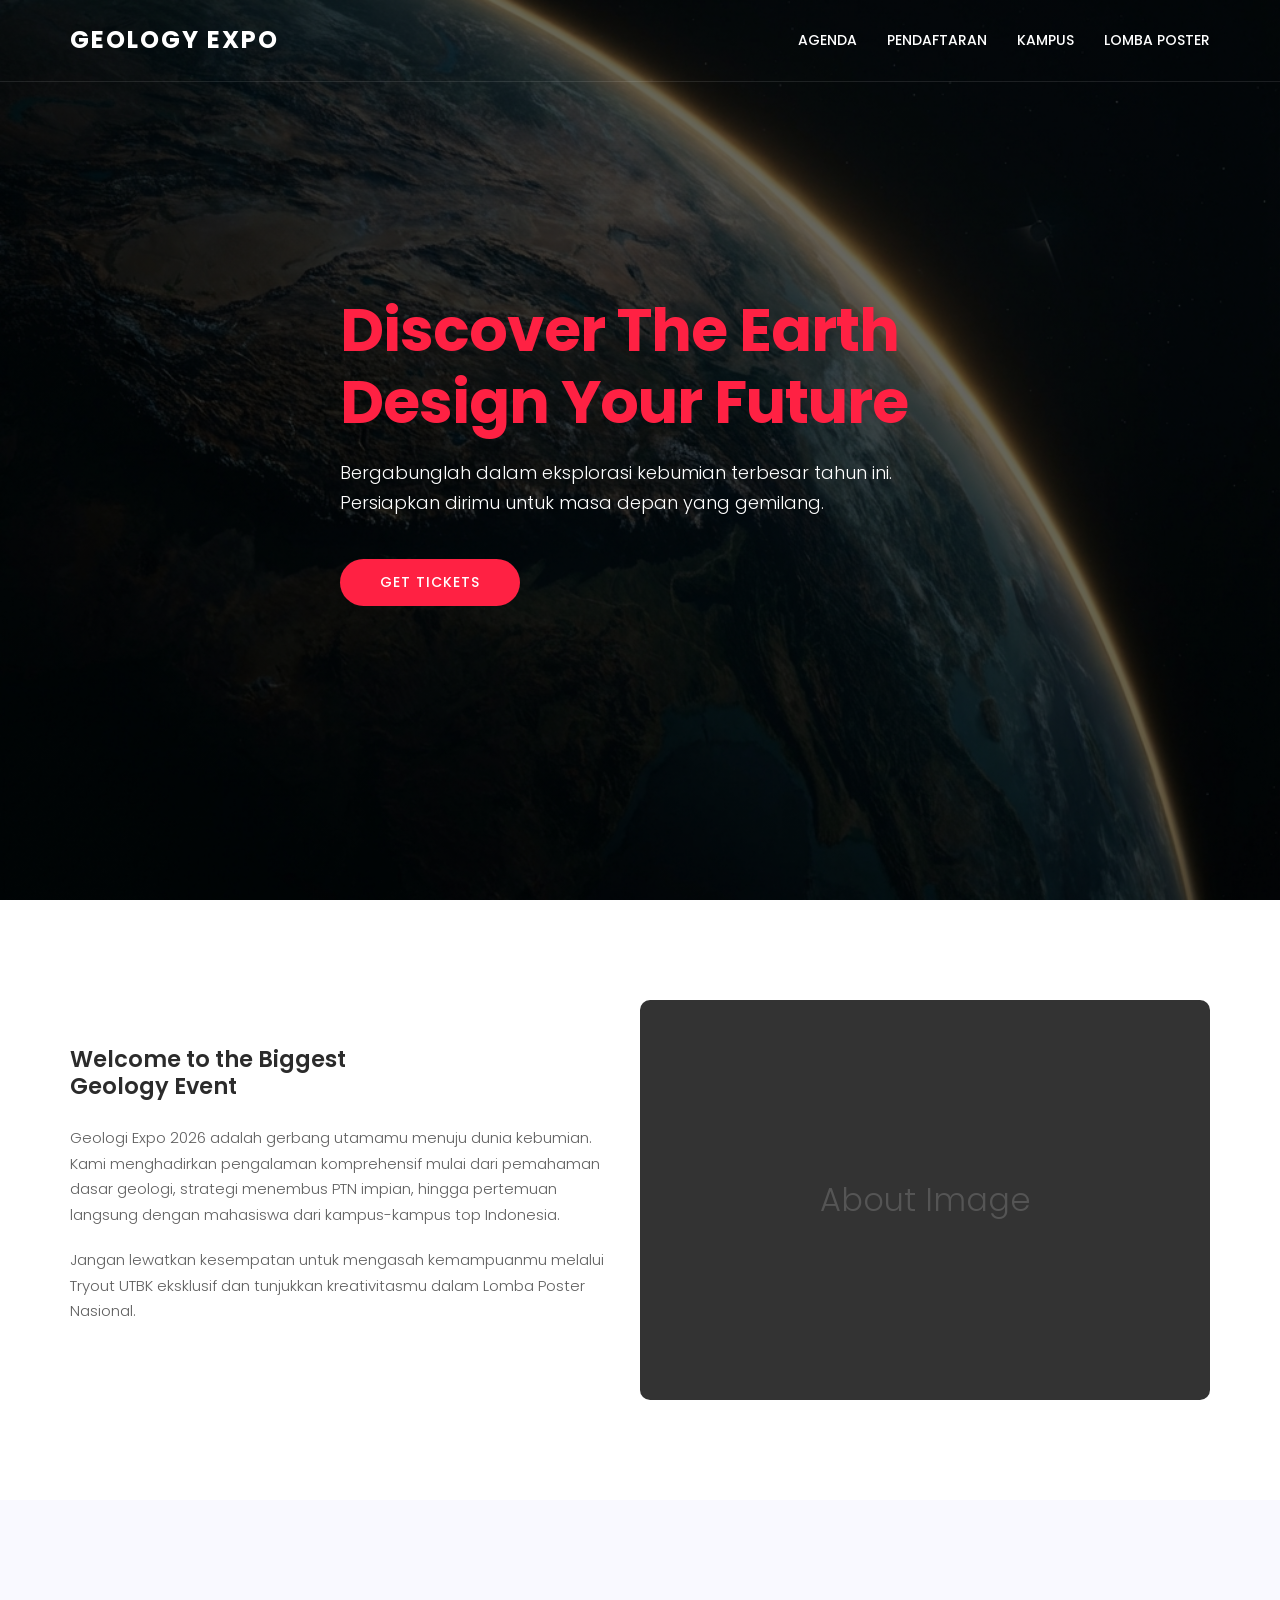
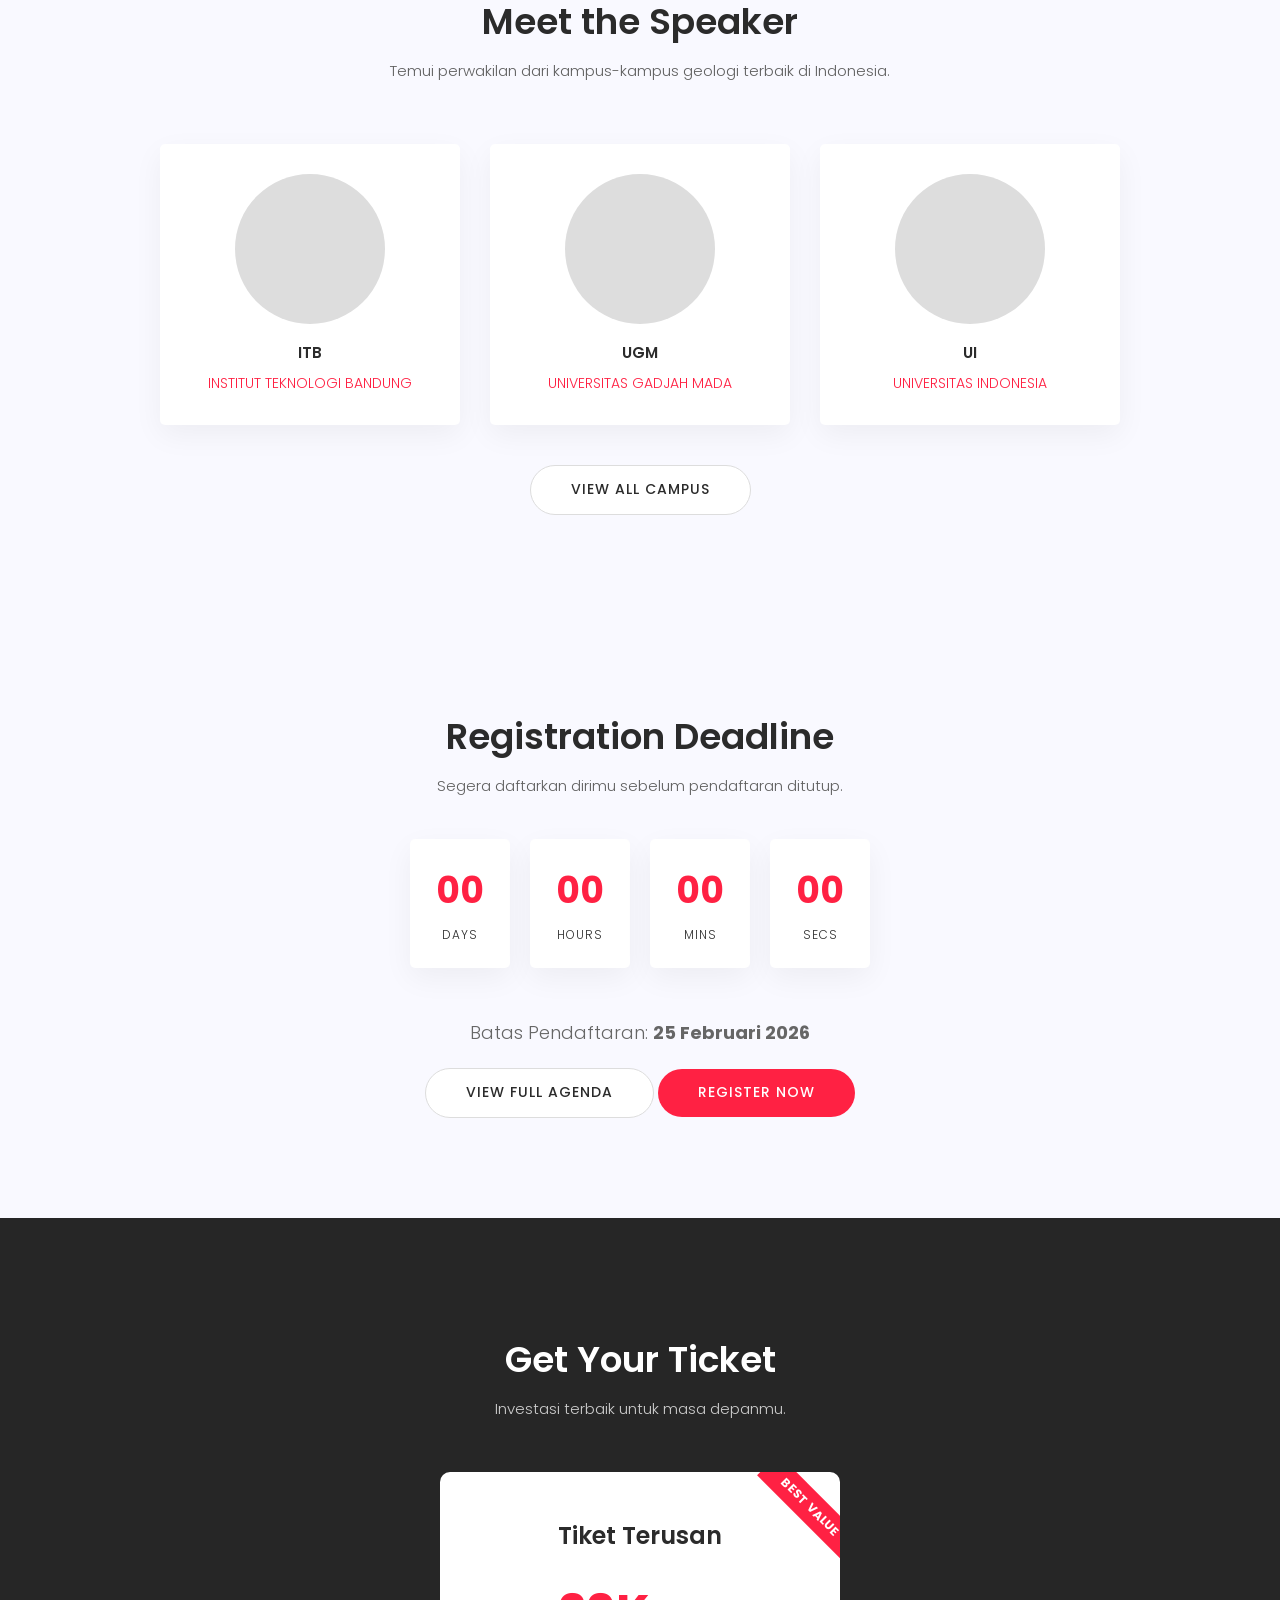
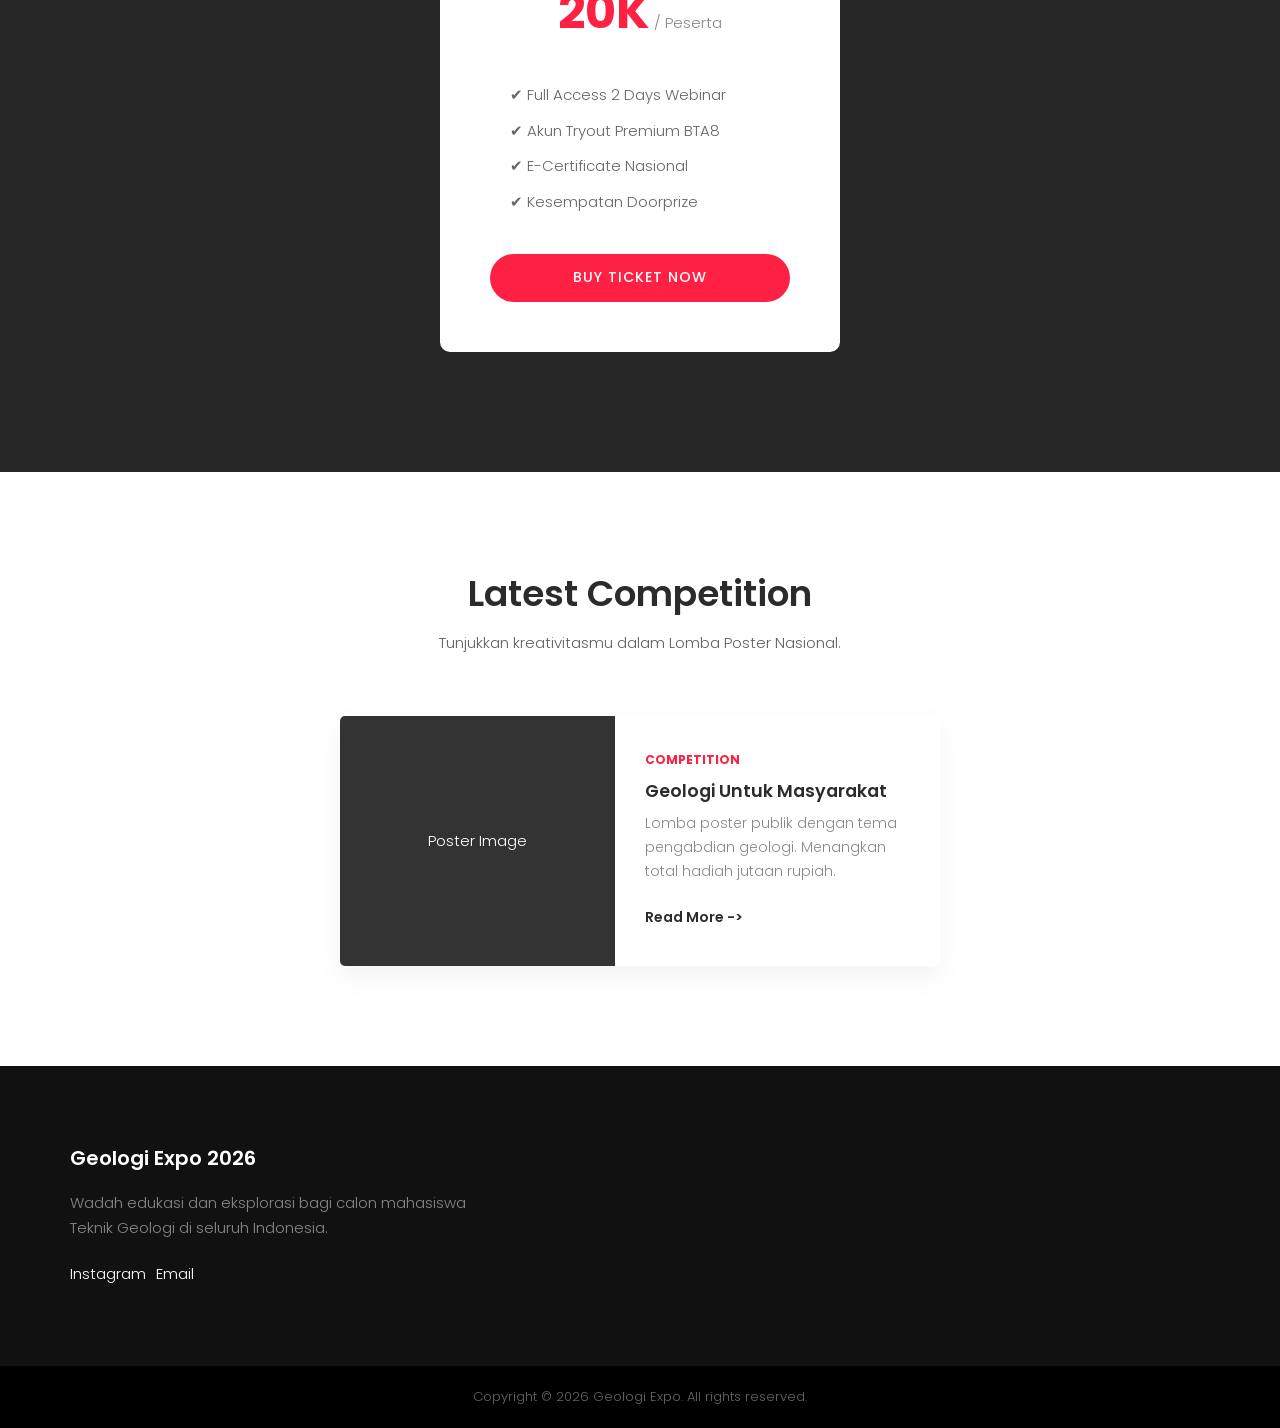
==== index.html @ b6ef8bff "feat: Implement initial Geologi Expo 2026 website with core pages, styling, and scripts." ====
<!DOCTYPE html>
<html lang="id">
<head>
    <meta charset="UTF-8">
    <meta name="viewport" content="width=device-width, initial-scale=1.0">
    <title>Geologi Expo 2026 - Discover The Earth</title>
    <link rel="stylesheet" href="style.css">
    <link rel="preconnect" href="https://fonts.googleapis.com">
    <link rel="preconnect" href="https://fonts.gstatic.com" crossorigin>
    <link href="https://fonts.googleapis.com/css2?family=Poppins:wght@100;200;300;400;500;600;700;800;900&display=swap" rel="stylesheet">
</head>
<body>

    <!-- Header Area -->
    <header class="header-area">
        <div class="container nav-container">
            <a href="index.html" class="logo">GEOLOGY EXPO</a>
            <div class="hamburger">
                <span class="bar"></span>
                <span class="bar"></span>
                <span class="bar"></span>
            </div>
            <nav class="main-menu">
                <a href="agenda.html">Agenda</a>
                <a href="pendaftaran.html">Pendaftaran</a>
                <a href="kampus.html">Kampus</a>
                <a href="lomba-poster.html">Lomba Poster</a>
            </nav>
        </div>
    </header>

    <!-- Hero Area -->
    <section class="hero-area">
        <div class="container">
            <div class="hero-content">
                <h1 style="color: var(--color-primary);">Discover The Earth<br>Design Your Future</h1>
                <p style="font-size: 18px; margin-bottom: 40px; max-width: 600px;">Bergabunglah dalam eksplorasi kebumian terbesar tahun ini. Persiapkan dirimu untuk masa depan yang gemilang.</p>
                
                <a href="pendaftaran.html" class="btn">Get Tickets</a>
            </div>
        </div>
    </section>

    <!-- About Section (Split Layout) -->
    <section id="about" class="section about-area">
        <div class="container">
            <div class="row align-items-center" style="display: flex; flex-wrap: wrap; align-items: center;">
                <div class="col-lg-6" style="flex: 0 0 50%; max-width: 50%; padding-right: 30px;">
                    <div class="about-content">
                        <h2 class="section-title">Welcome to the Biggest<br>Geology Event</h2>
                        <p style="margin-bottom: 20px; color: #606060;">
                            Geologi Expo 2026 adalah gerbang utamamu menuju dunia kebumian. 
                            Kami menghadirkan pengalaman komprehensif mulai dari pemahaman dasar geologi, 
                            strategi menembus PTN impian, hingga pertemuan langsung dengan mahasiswa dari kampus-kampus top Indonesia.
                        </p>
                        <p style="margin-bottom: 30px; color: #606060;">
                            Jangan lewatkan kesempatan untuk mengasah kemampuanmu melalui Tryout UTBK eksklusif 
                            dan tunjukkan kreativitasmu dalam Lomba Poster Nasional.
                        </p>
                    </div>
                </div>
                <!-- Image placeholder using a colored block or generic if active image not avail, using hero-bg as placeholder for now -->
                <div class="col-lg-6" style="flex: 0 0 50%; max-width: 50%;">
                    <div class="about-img" style="position: relative;">
                        <!-- Using a solid color placeholder that looks like an image for now -->
                        <div style="width: 100%; height: 400px; background: #333; border-radius: 10px; overflow: hidden; display: flex; align-items: center; justify-content: center; color: #555;">
                            <span style="font-size: 2rem;">About Image</span>
                        </div>
                    </div>
                </div>
            </div>
        </div>
    </section>

    <!-- Speakers / Kampus Section -->
    <section class="section speakers-area" style="background: #f9f9ff;">
        <div class="container">
            <div class="section-title text-center" style="margin-bottom: 60px;">
                <h2>Meet the Speaker</h2>
                <p>Temui perwakilan dari kampus-kampus geologi terbaik di Indonesia.</p>
            </div>

            <div class="row" style="display: flex; flex-wrap: wrap; gap: 30px; justify-content: center;">
                <!-- Single Speaker Item -->
                <div class="speaker-item" style="flex: 0 0 300px; background: #fff; padding: 30px; text-align: center; border-radius: 5px; box-shadow: 0 10px 30px rgba(0,0,0,0.05);">
                    <div class="speaker-img" style="width: 150px; height: 150px; background: #ddd; border-radius: 50%; margin: 0 auto 20px;"></div>
                    <h4>ITB</h4>
                    <span style="color: var(--color-primary); font-size: 14px; text-transform: uppercase;">Institut Teknologi Bandung</span>
                </div>
                <div class="speaker-item" style="flex: 0 0 300px; background: #fff; padding: 30px; text-align: center; border-radius: 5px; box-shadow: 0 10px 30px rgba(0,0,0,0.05);">
                    <div class="speaker-img" style="width: 150px; height: 150px; background: #ddd; border-radius: 50%; margin: 0 auto 20px;"></div>
                    <h4>UGM</h4>
                    <span style="color: var(--color-primary); font-size: 14px; text-transform: uppercase;">Universitas Gadjah Mada</span>
                </div>
                <div class="speaker-item" style="flex: 0 0 300px; background: #fff; padding: 30px; text-align: center; border-radius: 5px; box-shadow: 0 10px 30px rgba(0,0,0,0.05);">
                    <div class="speaker-img" style="width: 150px; height: 150px; background: #ddd; border-radius: 50%; margin: 0 auto 20px;"></div>
                    <h4>UI</h4>
                    <span style="color: var(--color-primary); font-size: 14px; text-transform: uppercase;">Universitas Indonesia</span>
                </div>
            </div>
            
            <div class="text-center" style="margin-top: 40px;">
                <a href="kampus.html" class="btn btn-white" style="border: 1px solid #ddd;">View All Campus</a>
            </div>
        </div>
    </section>

    <!-- Registration Countdown Section (Replacing Schedule) -->
    <section id="countdown-section" class="section schedule-area">
        <div class="container text-center">
            <div class="section-title text-center" style="margin-bottom: 40px;">
                <h2>Registration Deadline</h2>
                <p>Segera daftarkan dirimu sebelum pendaftaran ditutup.</p>
            </div>

            <div class="countdown-timer" style="justify-content: center;">
                <div class="countdown-item" style="background: #fff; box-shadow: 0 10px 30px rgba(0,0,0,0.05);">
                    <span class="countdown-number" id="days">00</span>
                    <span class="countdown-label">Days</span>
                </div>
                <div class="countdown-item" style="background: #fff; box-shadow: 0 10px 30px rgba(0,0,0,0.05);">
                    <span class="countdown-number" id="hours">00</span>
                    <span class="countdown-label">Hours</span>
                </div>
                <div class="countdown-item" style="background: #fff; box-shadow: 0 10px 30px rgba(0,0,0,0.05);">
                    <span class="countdown-number" id="minutes">00</span>
                    <span class="countdown-label">Mins</span>
                </div>
                <div class="countdown-item" style="background: #fff; box-shadow: 0 10px 30px rgba(0,0,0,0.05);">
                    <span class="countdown-number" id="seconds">00</span>
                    <span class="countdown-label">Secs</span>
                </div>
            </div>

            <div style="margin-top: 50px;">
                <p style="font-size: 18px; margin-bottom: 20px; color: #666;">Batas Pendaftaran: <strong>25 Februari 2026</strong></p>
                <a href="agenda.html" class="btn btn-white" style="border: 1px solid #ddd;">View Full Agenda</a>
                <a href="pendaftaran.html" class="btn">Register Now</a>
            </div>
        </div>
    </section>

    <!-- Pricing Section -->
    <section class="section pricing-area" style="background: url('assets/images/hero-bg.png') center/cover fixed; position: relative; padding: 120px 0;">
        <div style="position: absolute; top:0; left:0; width:100%; height:100%; background: rgba(0,0,0,0.85);"></div>
        <div class="container" style="position: relative; z-index: 2;">
            <div class="section-title text-center">
                <h2 style="color: #fff;">Get Your Ticket</h2>
                <p style="color: #ccc;">Investasi terbaik untuk masa depanmu.</p>
            </div>
            
            <div class="pricing-container" style="display: flex; justify-content: center; margin-top: 50px;">
                <div class="pricing-card" style="background: #fff; padding: 50px; border-radius: 10px; text-align: center; max-width: 400px; width: 100%; position: relative; overflow: hidden;">
                    <div style="background: var(--color-primary); color: #fff; padding: 5px 20px; position: absolute; top: 20px; right: -30px; transform: rotate(45deg); font-size: 12px; font-weight: 700; width: 120px;">BEST VALUE</div>
                    <h4 style="font-size: 24px; margin-bottom: 20px;">Tiket Terusan</h4>
                    <div style="margin-bottom: 30px;">
                        <span style="font-size: 48px; font-weight: 700; color: var(--color-primary);">20K</span>
                        <span style="color: #888;">/ Peserta</span>
                    </div>
                    <ul style="margin-bottom: 40px; text-align: left; padding-left: 20px; color: #666;">
                        <li style="margin-bottom: 10px;">✔  Full Access 2 Days Webinar</li>
                        <li style="margin-bottom: 10px;">✔  Akun Tryout Premium BTA8</li>
                        <li style="margin-bottom: 10px;">✔  E-Certificate Nasional</li>
                        <li style="margin-bottom: 10px;">✔  Kesempatan Doorprize</li>
                    </ul>
                    <a href="pendaftaran.html" class="btn" style="width: 100%;">Buy Ticket Now</a>
                </div>
            </div>
        </div>
    </section>

    <!-- Blog/News (Replaced by Lomba Poster) -->
    <section class="section blog-area">
        <div class="container">
            <div class="section-title text-center" style="margin-bottom: 60px;">
                <h2>Latest Competition</h2>
                <p>Tunjukkan kreativitasmu dalam Lomba Poster Nasional.</p>
            </div>
            
             <div class="row" style="display: flex; justify-content: center;">
                <div class="blog-item" style="max-width: 600px; width: 100%; display: flex; box-shadow: 0 10px 30px rgba(0,0,0,0.05); background: #fff; border-radius: 5px; overflow: hidden; flex-wrap: wrap;">
                    <div class="blog-img" style="flex: 1 1 250px; min-height: 250px; background: #333; display: flex; align-items: center; justify-content: center; color: #fff;">
                       Poster Image
                    </div>
                    <div class="blog-content" style="flex: 1 1 300px; padding: 30px;">
                        <span style="color: var(--color-primary); font-size: 12px; font-weight: 700; text-transform: uppercase;">Competition</span>
                        <h3 style="margin: 10px 0;">Geologi Untuk Masyarakat</h3>
                        <p style="color: #888; font-size: 14px; margin-bottom: 20px;">
                            Lomba poster publik dengan tema pengabdian geologi. Menangkan total hadiah jutaan rupiah.
                        </p>
                        <a href="lomba-poster.html" style="color: var(--color-text-main); font-weight: 600; font-size: 14px;">Read More -></a>
                    </div>
                </div>
            </div>
        </div>
    </section>

    <!-- Footer -->
    <footer>
        <div class="container">
            <div class="footer-widget">
                <h4 style="color: #fff; margin-bottom: 20px;">Geologi Expo 2026</h4>
                <p style="color: #888; max-width: 400px; margin-bottom: 20px;">
                    Wadah edukasi dan eksplorasi bagi calon mahasiswa Teknik Geologi di seluruh Indonesia.
                </p>
                <div class="footer-social" style="display: flex; gap: 10px;">
                    <a href="#" style="color: #fff;"><i class="fa fa-instagram"></i> Instagram</a>
                    <a href="#" style="color: #fff;"><i class="fa fa-envelope"></i> Email</a>
                </div>
            </div>
        </div>
    </footer>
    <div class="copyright-area">
        <div class="container">
            <p>Copyright &copy; 2026 Geologi Expo. All rights reserved.</p>
        </div>
    </div>
---- style.css ----
:root {
    /* Evento Theme Colors */
    --color-primary: #ff2143;
    /* Evento Red/Pink */
    --color-primary-dark: #d91b38;

    --color-bg-body: #ffffff;
    --color-bg-light: #f9f9ff;
    --color-bg-dark: #151515;
    /* Hero/Footer */

    --color-text-main: #2b2b2b;
    --color-text-light: #606060;
    --color-text-white: #ffffff;

    --font-stack: 'Poppins', sans-serif;

    --container-width: 1170px;
    --section-padding: 100px;
}

* {
    margin: 0;
    padding: 0;
    box-sizing: border-box;
}

body {
    font-family: var(--font-stack);
    background-color: var(--color-bg-body);
    color: var(--color-text-main);
    overflow-x: hidden;
    line-height: 1.7;
    font-size: 15px;
    font-weight: 300;
}

h1,
h2,
h3,
h4,
h5,
h6 {
    color: var(--color-text-main);
    font-weight: 600;
    line-height: 1.2;
    margin-bottom: 0.5rem;
}

a {
    text-decoration: none;
    transition: 0.3s;
    color: inherit;
}

ul {
    list-style: none;
}

/* Utilities */
.container {
    max-width: var(--container-width);
    margin: 0 auto;
    padding: 0 15px;
}

.section {
    padding: var(--section-padding) 0;
}

.text-center {
    text-align: center;
}

.text-white {
    color: #fff !important;
}

.text-primary {
    color: var(--color-primary) !important;
}

/* Buttons */
.btn {
    display: inline-block;
    padding: 12px 40px;
    border-radius: 50px;
    font-weight: 500;
    font-size: 14px;
    text-transform: uppercase;
    letter-spacing: 1px;
    background: var(--color-primary);
    color: #fff;
    border: none;
    cursor: pointer;
}

.btn:hover {
    background: var(--color-primary-dark);
    transform: translateY(-2px);
    box-shadow: 0 10px 20px rgba(0, 0, 0, 0.1);
}

.btn-white {
    background: #fff;
    color: var(--color-text-main);
}

.btn-white:hover {
    background: var(--color-primary);
    color: #fff;
}

/* Header */
.header-area {
    position: absolute;
    top: 0;
    left: 0;
    width: 100%;
    z-index: 99;
    padding: 20px 0;
    transition: 0.4s;
    border-bottom: 1px solid rgba(255, 255, 255, 0.1);
}

.header-area.sticky {
    position: fixed;
    background: #111;
    padding: 10px 0;
    box-shadow: 0 4px 10px rgba(0, 0, 0, 0.1);
}

.nav-container {
    display: flex;
    justify-content: space-between;
    align-items: center;
}

.logo {
    font-size: 24px;
    font-weight: 700;
    color: #fff;
    text-transform: uppercase;
    letter-spacing: 2px;
}

.main-menu {
    display: flex;
    gap: 30px;
}

.main-menu a {
    color: #fff;
    font-weight: 500;
    font-size: 14px;
    text-transform: uppercase;
}

.main-menu a:hover,
.main-menu a.active {
    color: var(--color-primary);
}

/* Hero Area */
.hero-area {
    height: 100vh;
    background: linear-gradient(rgba(0, 0, 0, 0.6), rgba(0, 0, 0, 0.6)), url('assets/images/hero-bg.png');
    background-size: cover;
    background-position: center;
    background-attachment: fixed;
    display: flex;
    align-items: center;
    color: #fff;
    position: relative;
}

/* Page Header for Subpages */
.page-header {
    height: 50vh;
    min-height: 400px;
    background: linear-gradient(rgba(0, 0, 0, 0.7), rgba(0, 0, 0, 0.7)), url('assets/images/hero-bg.png');
    background-size: cover;
    background-position: center;
    display: flex;
    align-items: center;
    justify-content: center;
    text-align: center;
    color: #fff;
}

.page-header h2 {
    font-size: 48px;
    font-weight: 700;
    color: #fff;
    margin-bottom: 10px;
}

.page-header p {
    font-size: 18px;
    color: #ddd;
}

.hero-content h1 {
    font-size: 60px;
    font-weight: 700;
    margin-bottom: 20px;
    letter-spacing: -1px;
}

.countdown-timer {
    display: flex;
    gap: 20px;
    margin: 40px 0;
}

.countdown-item {
    background: rgba(255, 255, 255, 0.1);
    border: 1px solid rgba(255, 255, 255, 0.2);
    padding: 20px;
    min-width: 100px;
    text-align: center;
    border-radius: 5px;
}

.countdown-number {
    display: block;
    font-size: 36px;
    font-weight: 700;
    color: var(--color-primary);
}

.countdown-label {
    font-size: 12px;
    text-transform: uppercase;
    letter-spacing: 1px;
}

/* About Section */
.about-area {
    background: var(--color-bg-body);
}

.section-title h2 {
    font-size: 36px;
    margin-bottom: 15px;
}

.section-title p {
    color: var(--color-text-light);
    font-size: 15px;
    margin-bottom: 30px;
}

/* About Section */
.about-area {
    background: var(--color-bg-body);
    position: relative;
}

.about-content h2 {
    margin-bottom: 25px;
}

/* Responsive adjustments for About Split */
@media (max-width: 991px) {
    .row.align-items-center {
        flex-direction: column;
    }

    .col-lg-6 {
        flex: 0 0 100%;
        max-width: 100%;
        padding-right: 0;
        margin-bottom: 40px;
    }
}

/* Schedule Refinement */
.schedule-item {
    border-bottom: 1px solid #eee;
    padding: 30px 0;
    margin: 0;
    border-radius: 0;
    background: transparent;
}

.schedule-item:last-child {
    border-bottom: none;
}

.schedule-item:hover {
    box-shadow: none;
    background: transparent;
}

.schedule-item .time-box {
    border-right: none;
    text-align: left;
    min-width: 100px;
}

/* Pricing Refinement */
.pricing-card:hover {
    transform: translateY(-5px);
    box-shadow: 0 10px 30px rgba(0, 0, 0, 0.1);
    transition: 0.3s;
}

/* Speaker/Campus Hover */
.speaker-item {
    transition: 0.3s;
}

.speaker-item:hover {
    transform: translateY(-10px);
    box-shadow: 0 15px 30px rgba(0, 0, 0, 0.1);
}

/* Features Grid */
.single-feature {
    padding: 30px;
    background: var(--color-bg-light);
    border-radius: 5px;
    transition: 0.3s;
    margin-bottom: 30px;
}

.single-feature:hover {
    background: #fff;
    box-shadow: 0 10px 30px rgba(0, 0, 0, 0.08);
    transform: translateY(-5px);
}

.feature-icon {
    font-size: 40px;
    color: var(--color-primary);
    margin-bottom: 20px;
}

/* Schedule / Tabs */
.schedule-area {
    background: var(--color-bg-light);
}

.schedule-tab {
    display: flex;
    justify-content: center;
    gap: 20px;
    margin-bottom: 60px;
}

.tab-btn {
    padding: 15px 40px;
    background: #fff;
    border-radius: 50px;
    border: none;
    font-weight: 600;
    cursor: pointer;
    transition: 0.3s;
    box-shadow: 0 4px 10px rgba(0, 0, 0, 0.05);
}

.tab-btn.active,
.tab-btn:hover {
    background: var(--color-primary);
    color: #fff;
}

.schedule-item {
    background: #fff;
    padding: 30px;
    display: flex;
    align-items: center;
    margin-bottom: 20px;
    border-radius: 5px;
    transition: 0.3s;
}

.schedule-item:hover {
    box-shadow: 0 10px 30px rgba(0, 0, 0, 0.05);
}

.time-box {
    min-width: 120px;
    text-align: center;
    padding-right: 30px;
    border-right: 1px solid #eee;
    margin-right: 30px;
}

.time-box span {
    display: block;
    font-weight: 600;
    color: var(--color-text-main);
}

.schedule-content h4 {
    font-size: 18px;
    margin-bottom: 5px;
}

.schedule-content p {
    color: var(--color-text-light);
    font-size: 14px;
    margin: 0;
}

/* Footer */
footer {
    background: #111;
    color: #fff;
    padding: 80px 0;
    text-align: left;
}

.footer-widget h4 {
    color: #fff;
    font-size: 20px;
    margin-bottom: 30px;
}

.footer-text p {
    color: #888;
    font-size: 14px;
    line-height: 24px;
}

.copyright-area {
    background: #000;
    padding: 20px 0;
    text-align: center;
    color: #666;
    font-size: 13px;
}

/* Hide hamburger for desktop, show for mobile */
.hamburger {
    display: none;
}

@media (max-width: 768px) {
    .hamburger {
        display: block;
        color: #fff;
        font-size: 24px;
        cursor: pointer;
    }

    .main-menu {
        position: fixed;
        top: 0;
        right: -100%;
        width: 80%;
        height: 100vh;
        background: #111;
        flex-direction: column;
        justify-content: center;
        align-items: center;
        transition: 0.4s;
    }

    .main-menu.active {
        right: 0;
    }

    .hero-content h1 {
        font-size: 36px;
    }

    .countdown-timer {
        gap: 10px;
    }

    .countdown-item {
        min-width: 60px;
        padding: 10px;
    }

    .countdown-number {
        font-size: 20px;
    }

    .schedule-item {
        flex-direction: column;
        text-align: center;
    }

    .time-box {
        border-right: none;
        margin-right: 0;
        border-bottom: 1px solid #eee;
        padding-bottom: 15px;
        margin-bottom: 15px;
        width: 100%;
    }
}
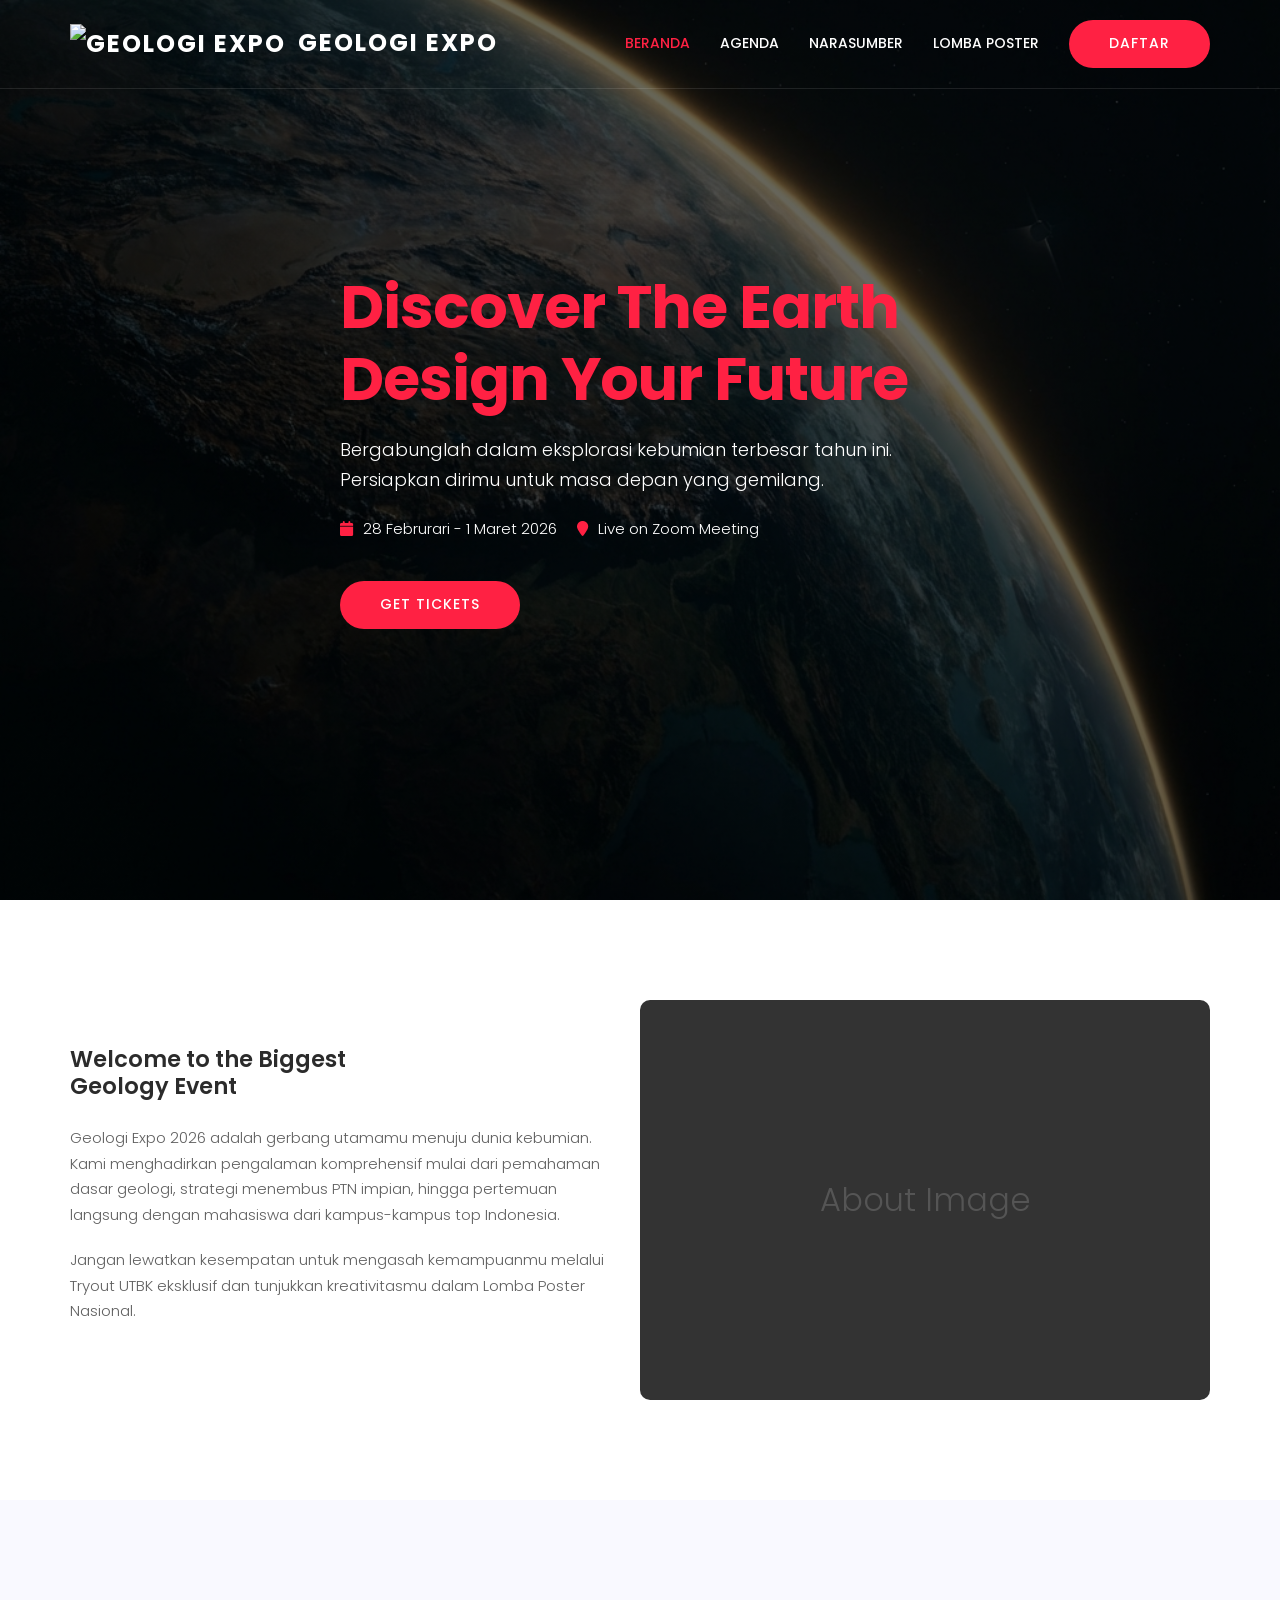
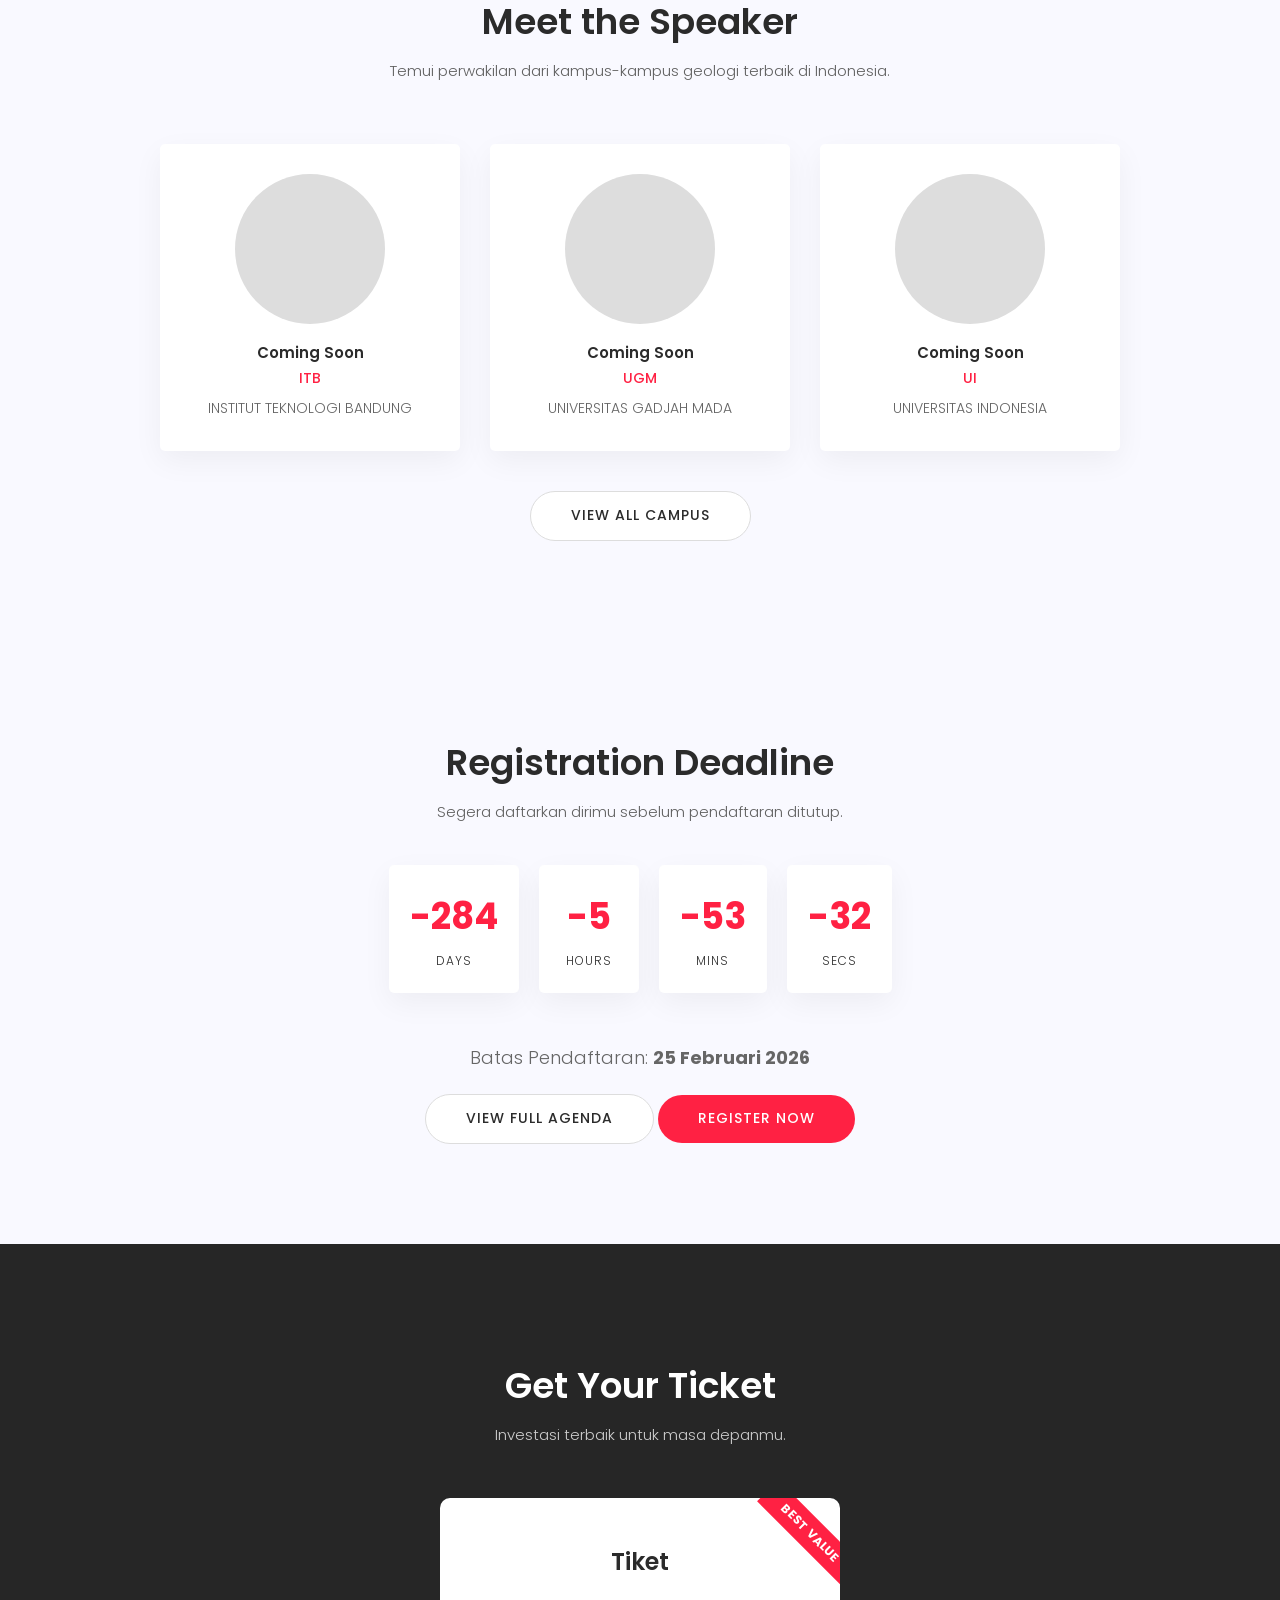
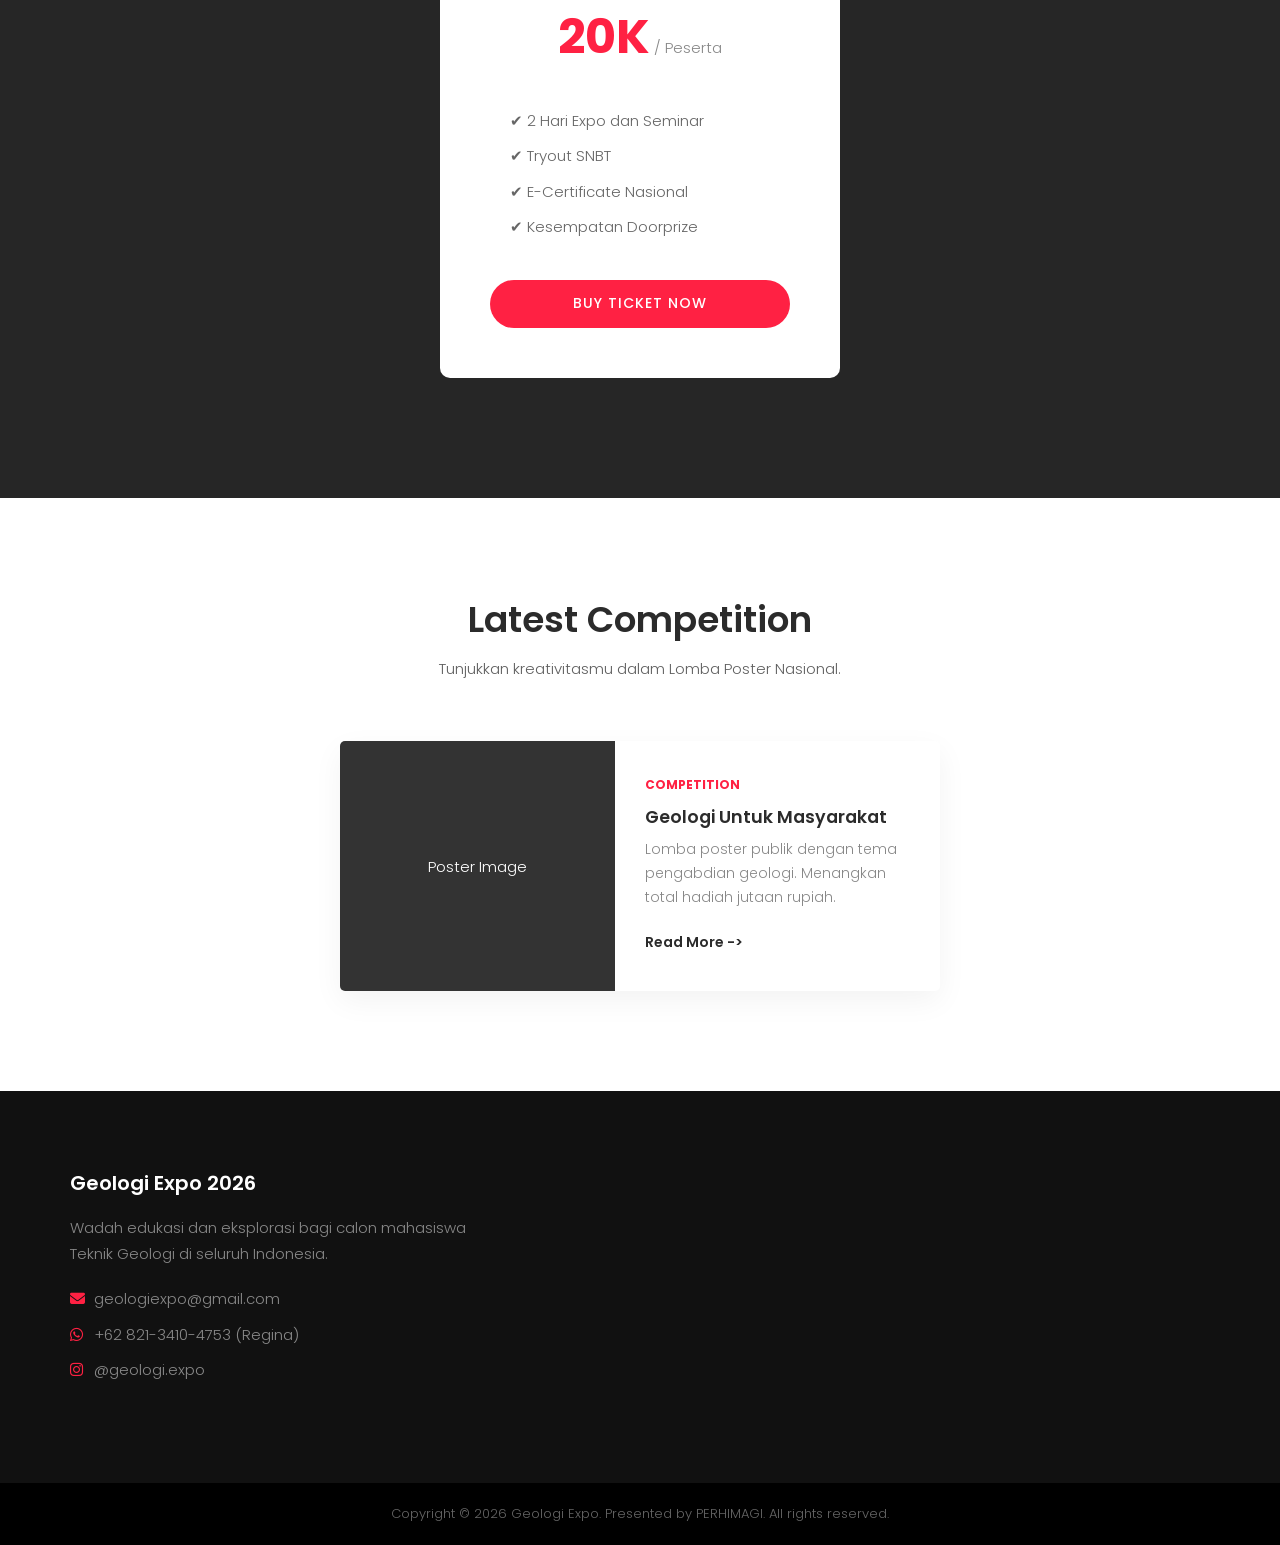
==== commit d92e65fa: "Ver 1" ====
--- a/index.html
+++ b/index.html
@@ -8,23 +8,29 @@
     <link rel="preconnect" href="https://fonts.googleapis.com">
     <link rel="preconnect" href="https://fonts.gstatic.com" crossorigin>
     <link href="https://fonts.googleapis.com/css2?family=Poppins:wght@100;200;300;400;500;600;700;800;900&display=swap" rel="stylesheet">
+    <link rel="stylesheet" href="https://cdnjs.cloudflare.com/ajax/libs/font-awesome/6.5.1/css/all.min.css">
+    <link rel="icon" type="image/svg+xml" href="assets/logo.svg">
 </head>
 <body>
 
     <!-- Header Area -->
     <header class="header-area">
         <div class="container nav-container">
-            <a href="index.html" class="logo">GEOLOGY EXPO</a>
+            <a href="index.html" class="logo">
+                <img src="assets/logo.svg" alt="Geologi Expo" style="height: 40px; vertical-align: middle; margin-right: 5px;">
+                GEOLOGI EXPO
+            </a>
             <div class="hamburger">
                 <span class="bar"></span>
                 <span class="bar"></span>
                 <span class="bar"></span>
             </div>
             <nav class="main-menu">
+                <a href="index.html" class="active">Beranda</a>
                 <a href="agenda.html">Agenda</a>
-                <a href="pendaftaran.html">Pendaftaran</a>
-                <a href="kampus.html">Kampus</a>
+                <a href="narasumber.html">Narasumber</a>
                 <a href="lomba-poster.html">Lomba Poster</a>
+                <a href="pendaftaran.html" class="btn nav-btn">DAFTAR</a>
             </nav>
         </div>
     </header>
@@ -34,8 +40,19 @@
         <div class="container">
             <div class="hero-content">
                 <h1 style="color: var(--color-primary);">Discover The Earth<br>Design Your Future</h1>
-                <p style="font-size: 18px; margin-bottom: 40px; max-width: 600px;">Bergabunglah dalam eksplorasi kebumian terbesar tahun ini. Persiapkan dirimu untuk masa depan yang gemilang.</p>
+                <p style="font-size: 18px; margin-bottom: 20px; max-width: 600px;">Bergabunglah dalam eksplorasi kebumian terbesar tahun ini. Persiapkan dirimu untuk masa depan yang gemilang.</p>
                 
+                <div style="margin-bottom: 40px; color: #fff; display: flex; gap: 20px; flex-wrap: wrap;">
+                    <div style="display: flex; align-items: center; gap: 10px;">
+                        <i class="fa fa-calendar" style="color: var(--color-primary);"></i>
+                        <span>28 Februrari - 1 Maret 2026</span>
+                    </div>
+                    <div style="display: flex; align-items: center; gap: 10px;">
+                        <i class="fa fa-map-marker" style="color: var(--color-primary);"></i>
+                        <span>Live on Zoom Meeting</span>
+                    </div>
+                </div>
+
                 <a href="pendaftaran.html" class="btn">Get Tickets</a>
             </div>
         </div>
@@ -84,18 +101,21 @@
                 <!-- Single Speaker Item -->
                 <div class="speaker-item" style="flex: 0 0 300px; background: #fff; padding: 30px; text-align: center; border-radius: 5px; box-shadow: 0 10px 30px rgba(0,0,0,0.05);">
                     <div class="speaker-img" style="width: 150px; height: 150px; background: #ddd; border-radius: 50%; margin: 0 auto 20px;"></div>
-                    <h4>ITB</h4>
-                    <span style="color: var(--color-primary); font-size: 14px; text-transform: uppercase;">Institut Teknologi Bandung</span>
+                    <h4 style="margin-bottom: 5px;">Coming Soon</h4>
+                    <p style="color: var(--color-primary); font-weight: 500; font-size: 14px; margin-bottom: 5px;">ITB</p>
+                    <span style="color: #666; font-size: 14px; text-transform: uppercase;">Institut Teknologi Bandung</span>
                 </div>
                 <div class="speaker-item" style="flex: 0 0 300px; background: #fff; padding: 30px; text-align: center; border-radius: 5px; box-shadow: 0 10px 30px rgba(0,0,0,0.05);">
                     <div class="speaker-img" style="width: 150px; height: 150px; background: #ddd; border-radius: 50%; margin: 0 auto 20px;"></div>
-                    <h4>UGM</h4>
-                    <span style="color: var(--color-primary); font-size: 14px; text-transform: uppercase;">Universitas Gadjah Mada</span>
+                    <h4 style="margin-bottom: 5px;">Coming Soon</h4>
+                    <p style="color: var(--color-primary); font-weight: 500; font-size: 14px; margin-bottom: 5px;">UGM</p>
+                    <span style="color: #666; font-size: 14px; text-transform: uppercase;">Universitas Gadjah Mada</span>
                 </div>
                 <div class="speaker-item" style="flex: 0 0 300px; background: #fff; padding: 30px; text-align: center; border-radius: 5px; box-shadow: 0 10px 30px rgba(0,0,0,0.05);">
                     <div class="speaker-img" style="width: 150px; height: 150px; background: #ddd; border-radius: 50%; margin: 0 auto 20px;"></div>
-                    <h4>UI</h4>
-                    <span style="color: var(--color-primary); font-size: 14px; text-transform: uppercase;">Universitas Indonesia</span>
+                    <h4 style="margin-bottom: 5px;">Coming Soon</h4>
+                    <p style="color: var(--color-primary); font-weight: 500; font-size: 14px; margin-bottom: 5px;">UI</p>
+                    <span style="color: #666; font-size: 14px; text-transform: uppercase;">Universitas Indonesia</span>
                 </div>
             </div>
             
@@ -152,14 +172,14 @@
             <div class="pricing-container" style="display: flex; justify-content: center; margin-top: 50px;">
                 <div class="pricing-card" style="background: #fff; padding: 50px; border-radius: 10px; text-align: center; max-width: 400px; width: 100%; position: relative; overflow: hidden;">
                     <div style="background: var(--color-primary); color: #fff; padding: 5px 20px; position: absolute; top: 20px; right: -30px; transform: rotate(45deg); font-size: 12px; font-weight: 700; width: 120px;">BEST VALUE</div>
-                    <h4 style="font-size: 24px; margin-bottom: 20px;">Tiket Terusan</h4>
+                    <h4 style="font-size: 24px; margin-bottom: 20px;">Tiket</h4>
                     <div style="margin-bottom: 30px;">
                         <span style="font-size: 48px; font-weight: 700; color: var(--color-primary);">20K</span>
                         <span style="color: #888;">/ Peserta</span>
                     </div>
                     <ul style="margin-bottom: 40px; text-align: left; padding-left: 20px; color: #666;">
-                        <li style="margin-bottom: 10px;">✔  Full Access 2 Days Webinar</li>
-                        <li style="margin-bottom: 10px;">✔  Akun Tryout Premium BTA8</li>
+                        <li style="margin-bottom: 10px;">✔  2 Hari Expo dan Seminar</li>
+                        <li style="margin-bottom: 10px;">✔  Tryout SNBT</li>
                         <li style="margin-bottom: 10px;">✔  E-Certificate Nasional</li>
                         <li style="margin-bottom: 10px;">✔  Kesempatan Doorprize</li>
                     </ul>
@@ -203,15 +223,28 @@
                 <p style="color: #888; max-width: 400px; margin-bottom: 20px;">
                     Wadah edukasi dan eksplorasi bagi calon mahasiswa Teknik Geologi di seluruh Indonesia.
                 </p>
-                <div class="footer-social" style="display: flex; gap: 10px;">
-                    <a href="#" style="color: #fff;"><i class="fa fa-instagram"></i> Instagram</a>
-                    <a href="#" style="color: #fff;"><i class="fa fa-envelope"></i> Email</a>
+                <div class="contact-info" style="margin-bottom: 20px;">
+                    <div style="margin-bottom: 10px;">
+                        <i class="fa fa-envelope" style="color: var(--color-primary); width: 20px;"></i> 
+                        <a href="mailto:geologiexpo@gmail.com" style="color: #888;">geologiexpo@gmail.com</a>
+                    </div>
+                    <div style="margin-bottom: 10px;">
+        <i class="fab fa-whatsapp" style="color: var(--color-primary); width: 20px;"></i>
+        <a href="https://wa.me/6282134104753" target="_blank" style="color: #888;">+62 821-3410-4753 (Regina)</a>
+    </div>
+    <div>
+        <i class="fab fa-instagram" style="color: var(--color-primary); width: 20px;"></i>
+        <a href="https://instagram.com/geologi.expo" target="_blank" style="color: #888;">@geologi.expo</a>
+    </div>                </div>
                 </div>
             </div>
         </div>
     </footer>
     <div class="copyright-area">
         <div class="container">
-            <p>Copyright &copy; 2026 Geologi Expo. All rights reserved.</p>
+            <p>Copyright &copy; 2026 Geologi Expo. Presented by PERHIMAGI. All rights reserved.</p>
         </div>
     </div>
+    <script src="script.js"></script>
+</body>
+</html>
--- a/style.css
+++ b/style.css
@@ -147,6 +147,7 @@
 .main-menu {
     display: flex;
     gap: 30px;
+    align-items: center;
 }
 
 .main-menu a {
@@ -436,6 +437,16 @@
 /* Hide hamburger for desktop, show for mobile */
 .hamburger {
     display: none;
+    cursor: pointer;
+}
+
+.bar {
+    display: block;
+    width: 25px;
+    height: 3px;
+    margin: 5px auto;
+    transition: all 0.3s ease-in-out;
+    background-color: #fff;
 }
 
 @media (max-width: 768px) {
@@ -493,4 +504,16 @@
         margin-bottom: 15px;
         width: 100%;
     }
+
+    /* Fix About Section on Mobile */
+    .about-area .row {
+        flex-direction: column;
+    }
+
+    .about-area .col-lg-6 {
+        flex: 0 0 100% !important;
+        max-width: 100% !important;
+        padding-right: 0 !important;
+        margin-bottom: 30px;
+    }
 }
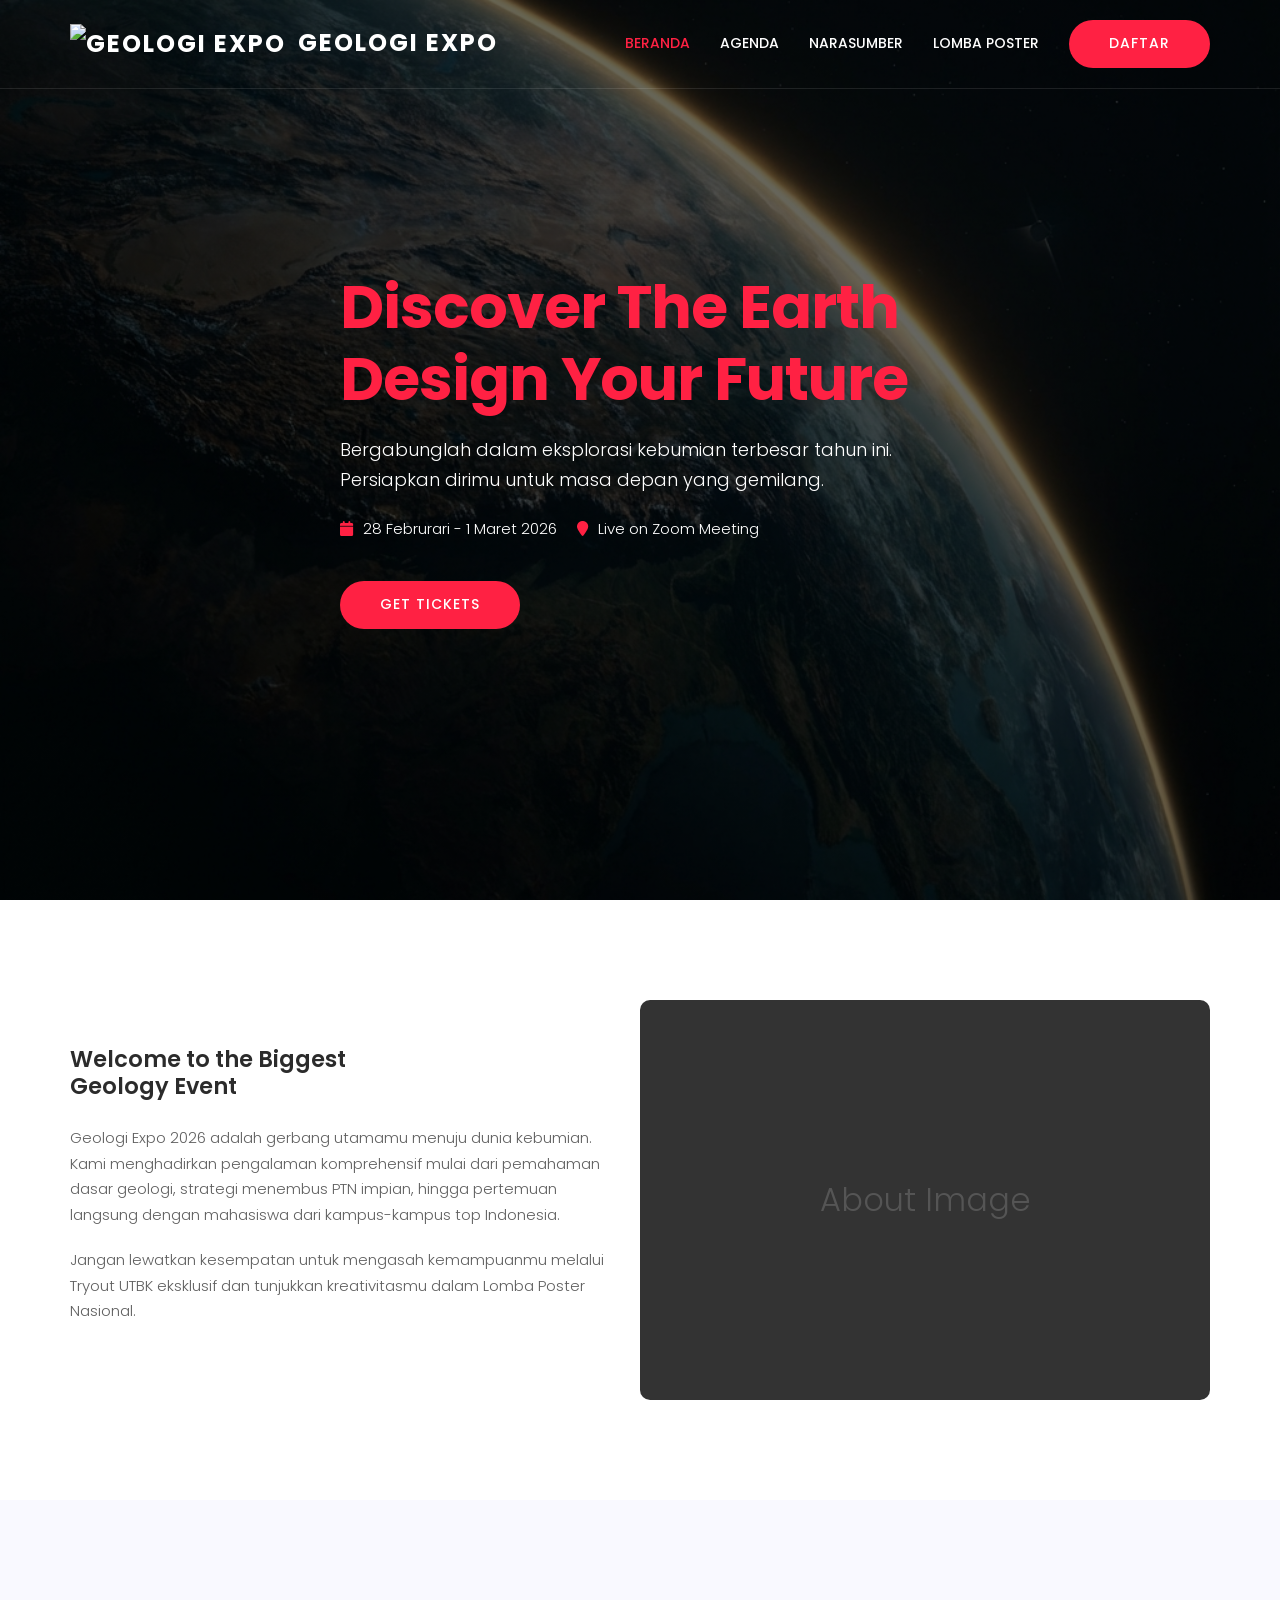
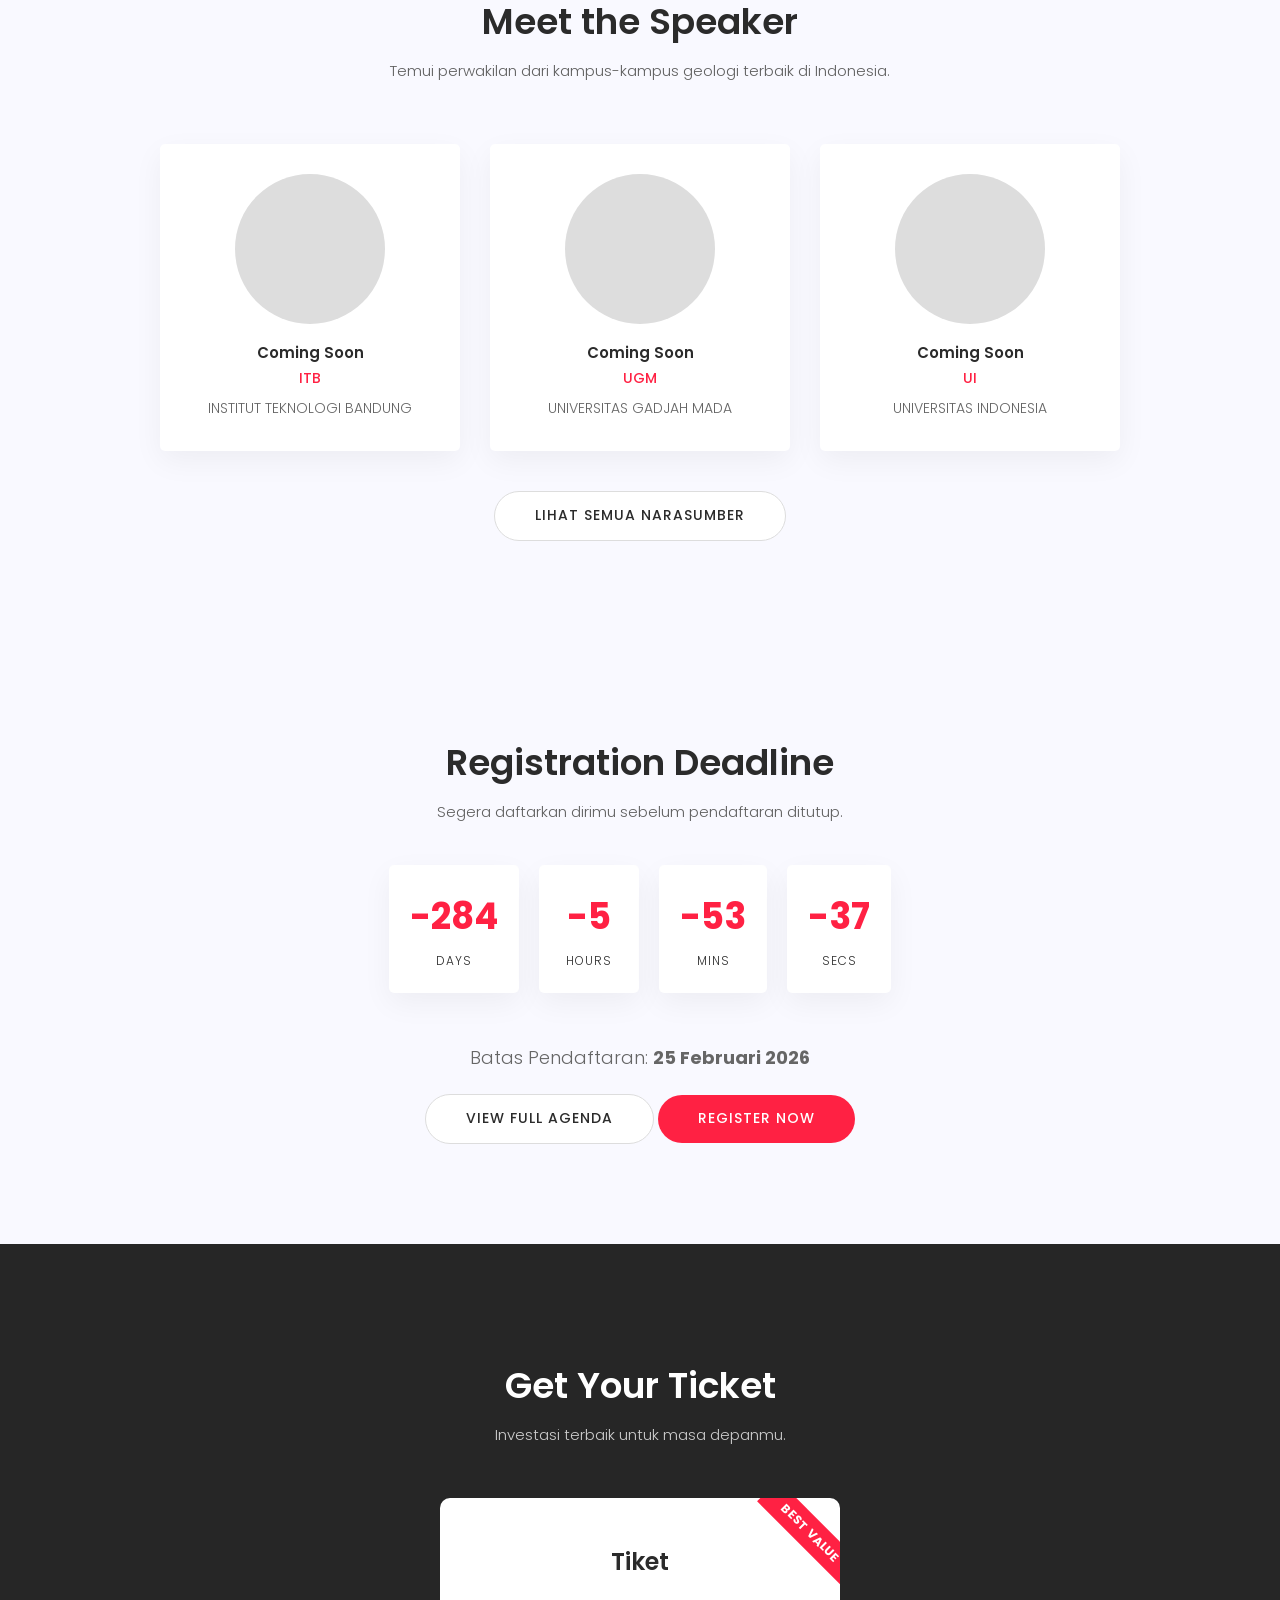
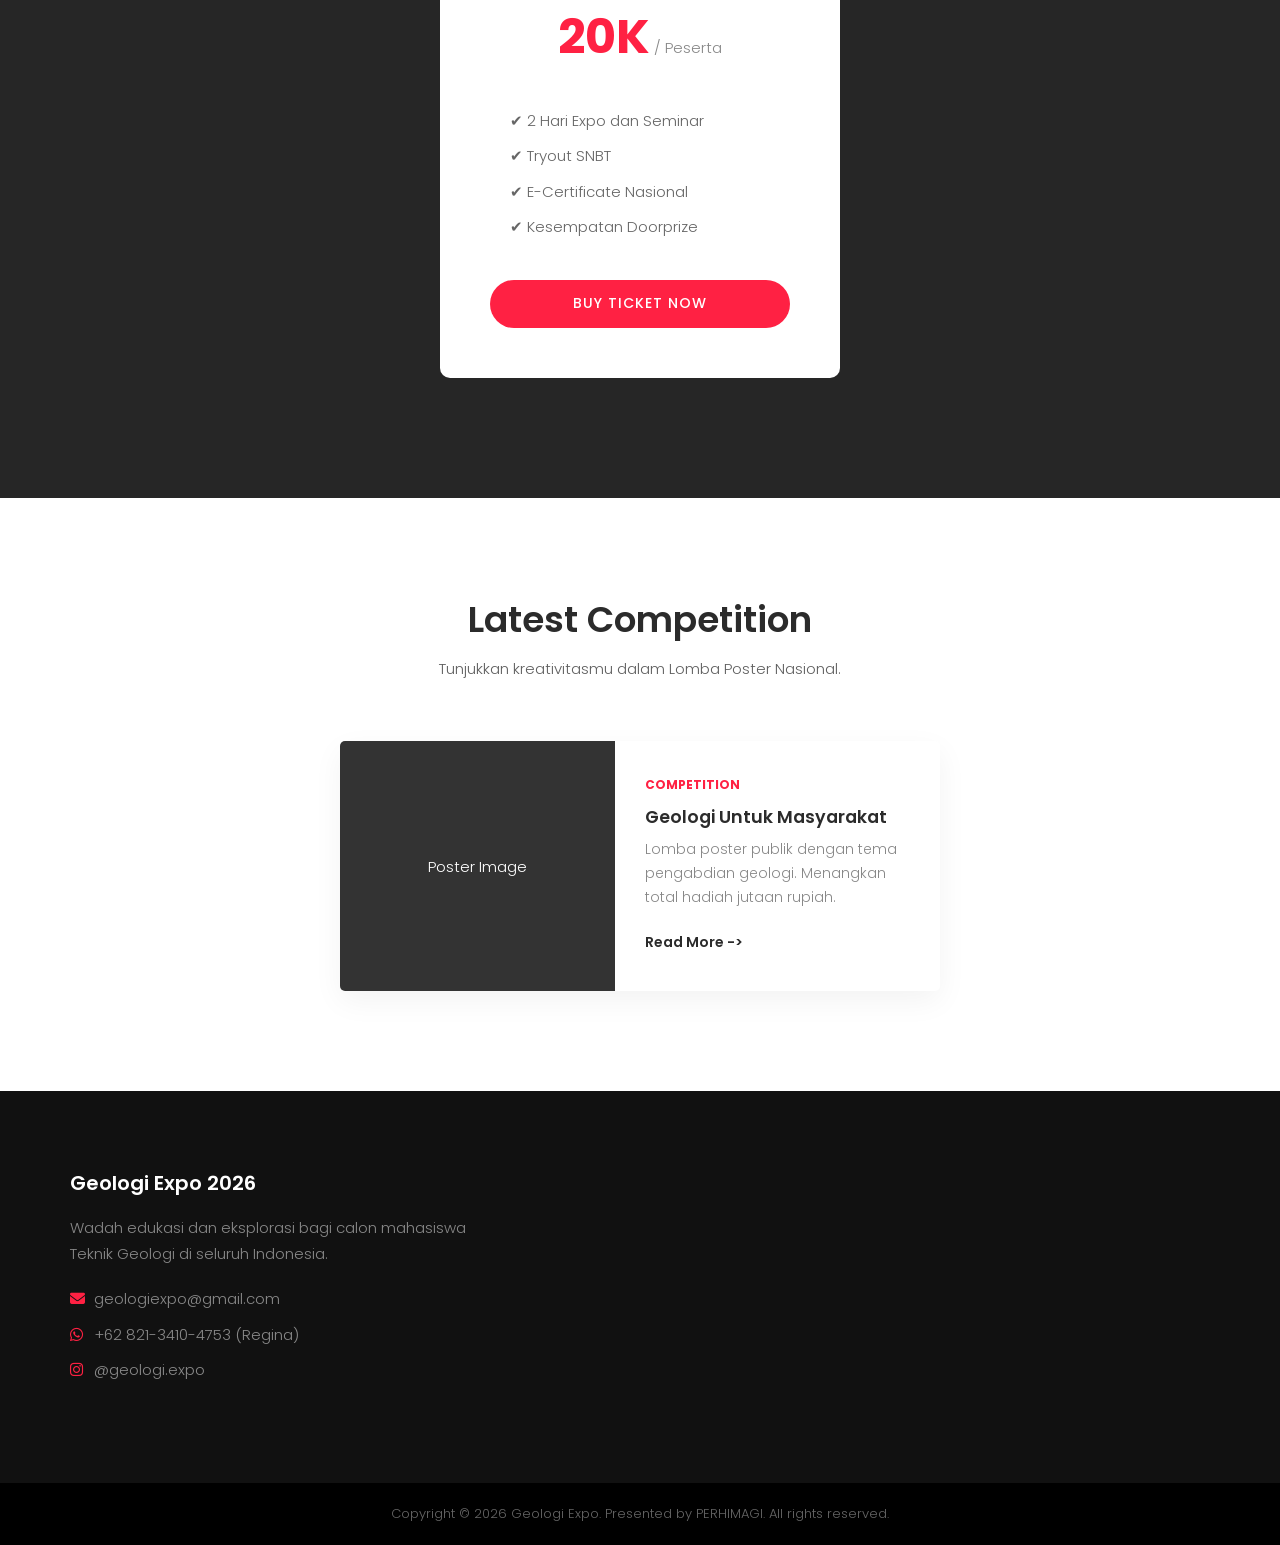
==== commit d6104278: "P" ====
--- a/index.html
+++ b/index.html
@@ -120,7 +120,7 @@
             </div>
             
             <div class="text-center" style="margin-top: 40px;">
-                <a href="kampus.html" class="btn btn-white" style="border: 1px solid #ddd;">View All Campus</a>
+                <a href="narasumber.html" class="btn btn-white" style="border: 1px solid #ddd;">Lihat semua narasumber</a>
             </div>
         </div>
     </section>
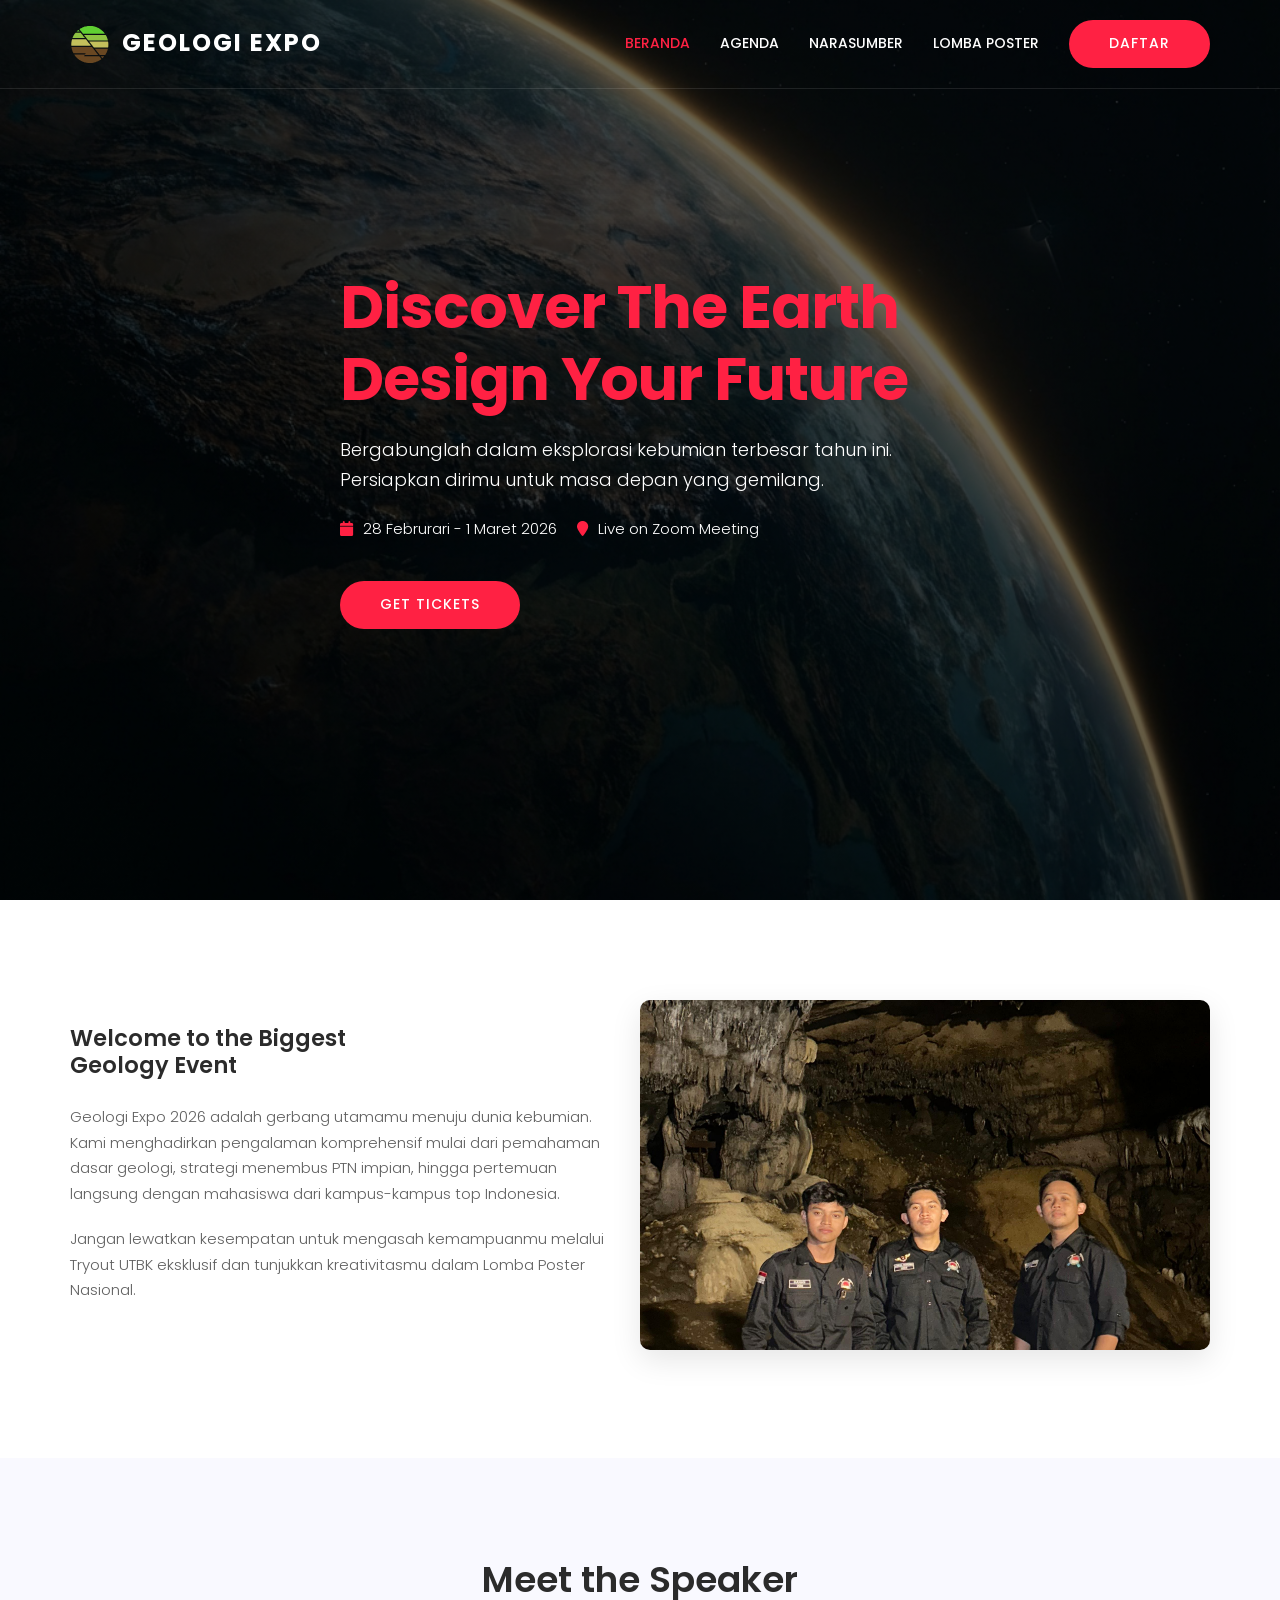
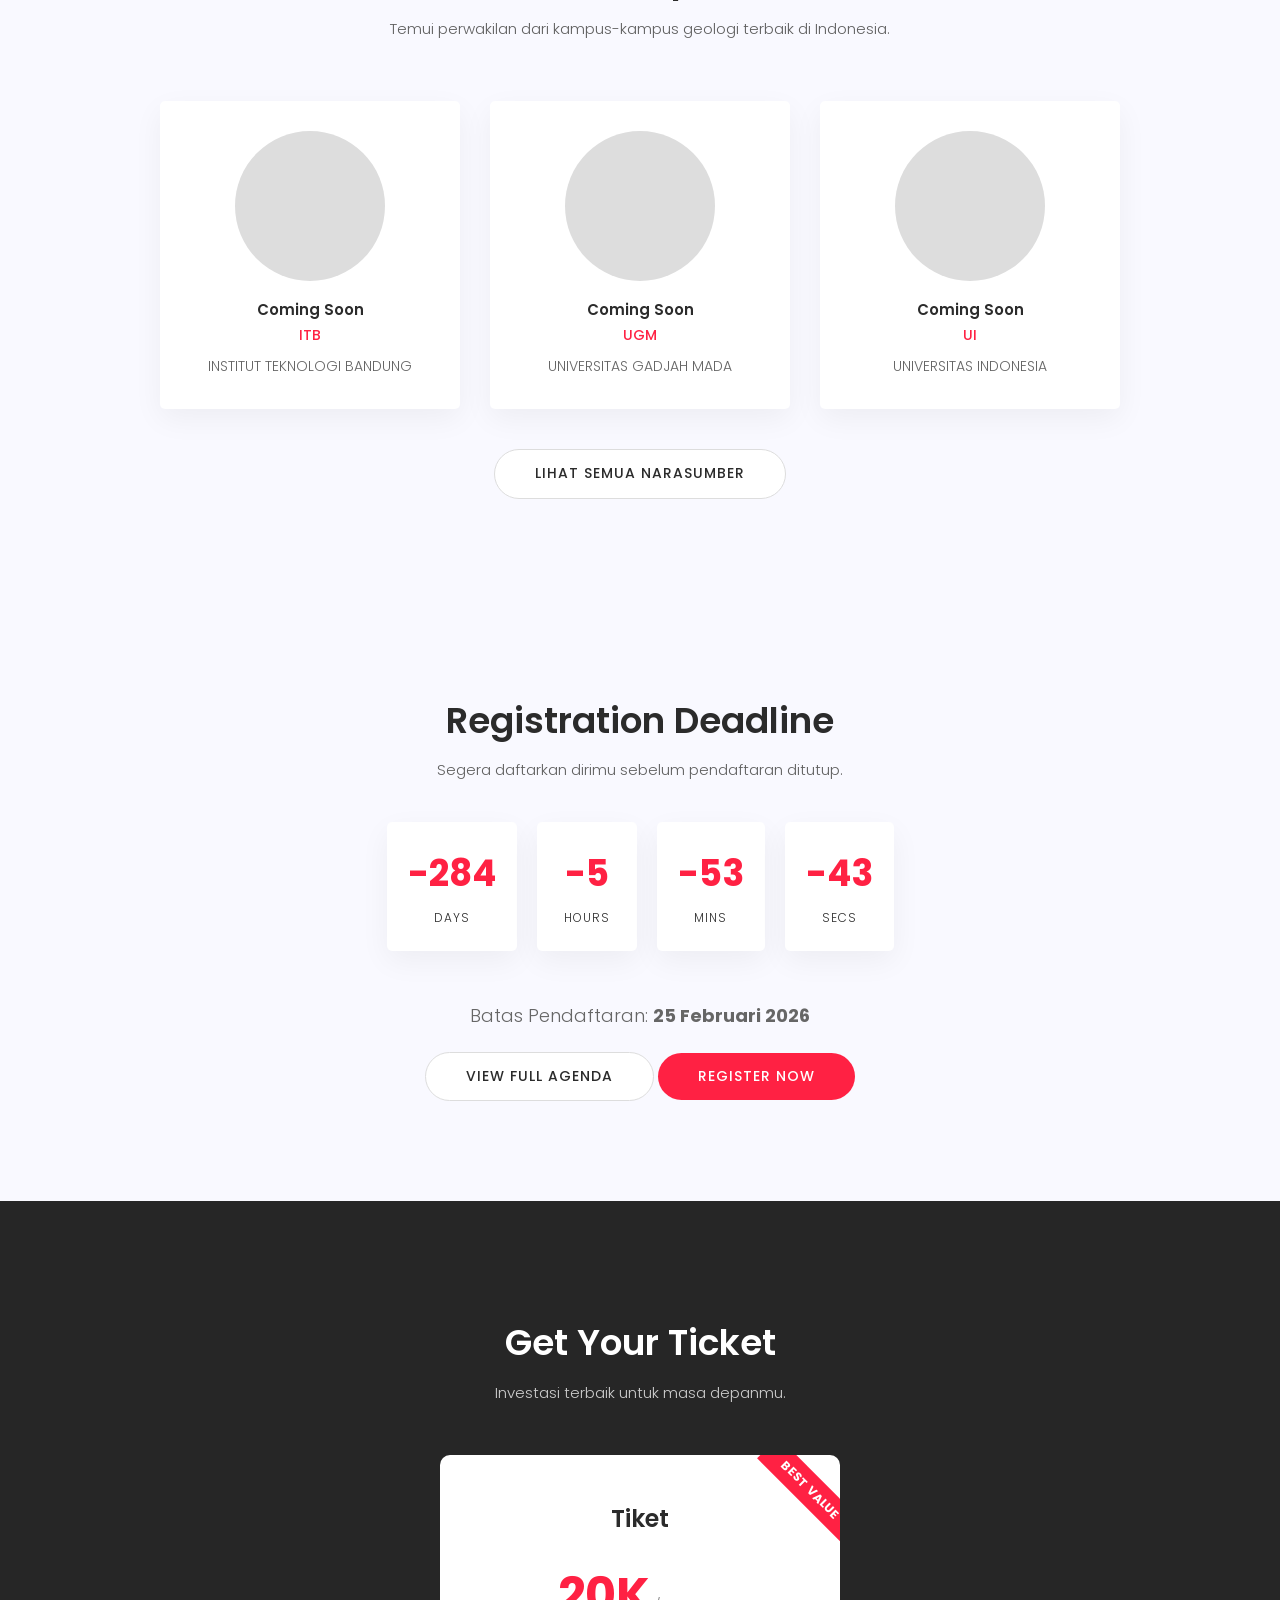
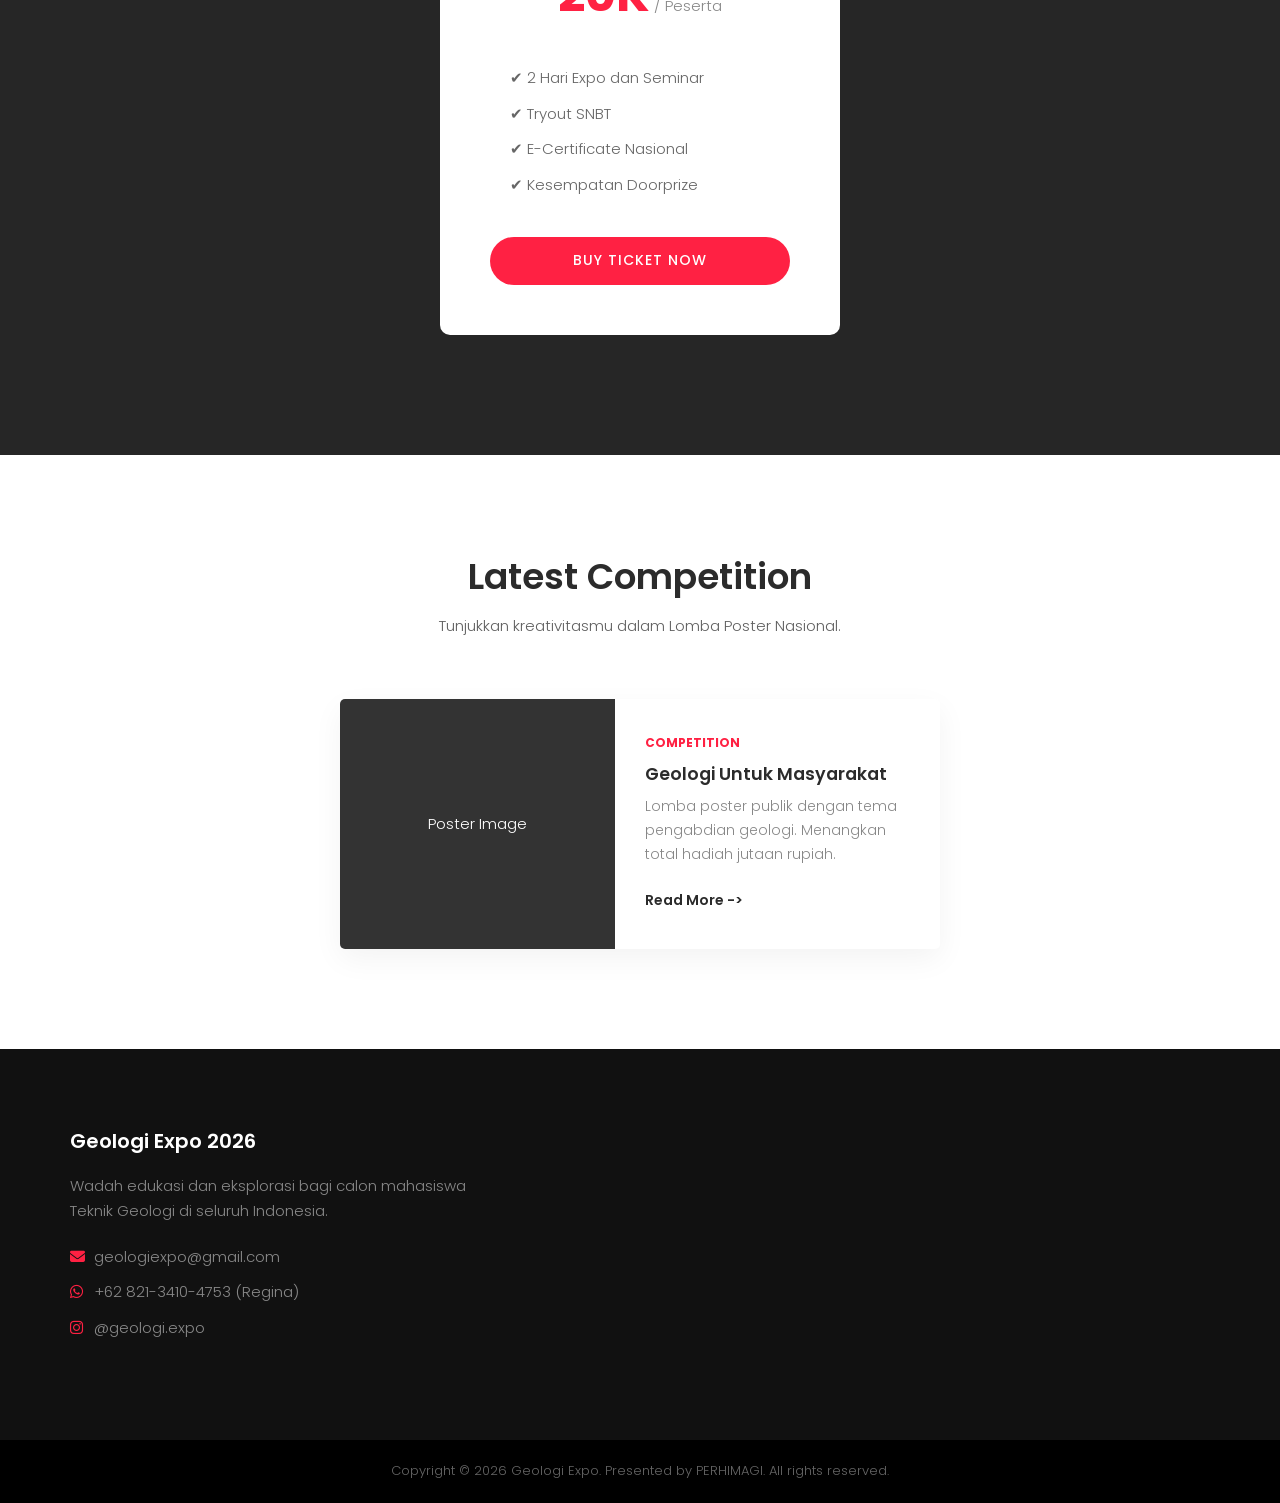
==== commit 22c0d526: "Coming Soon" ====
--- a/index.html
+++ b/index.html
@@ -80,9 +80,7 @@
                 <div class="col-lg-6" style="flex: 0 0 50%; max-width: 50%;">
                     <div class="about-img" style="position: relative;">
                         <!-- Using a solid color placeholder that looks like an image for now -->
-                        <div style="width: 100%; height: 400px; background: #333; border-radius: 10px; overflow: hidden; display: flex; align-items: center; justify-content: center; color: #555;">
-                            <span style="font-size: 2rem;">About Image</span>
-                        </div>
+                        <img src="assets/images/about.jpeg" alt="About Geologi Expo" style="width: 100%; height: 350px; object-fit: cover; border-radius: 10px; box-shadow: 0 10px 30px rgba(0,0,0,0.1);">
                     </div>
                 </div>
             </div>
--- a/style.css
+++ b/style.css
@@ -369,12 +369,28 @@
 
 .schedule-item {
     background: #fff;
-    padding: 30px;
+    padding: 15px;
     display: flex;
     align-items: center;
     margin-bottom: 20px;
     border-radius: 5px;
     transition: 0.3s;
+}
+
+
+
+/* Highlighted Agenda Items */
+.schedule-item.highlight-item {
+    padding: 30px;
+    border-left: 5px solid var(--color-primary);
+    background: #fffafa;
+    /* Very light pink/white tint */
+    box-shadow: 0 5px 15px rgba(0, 0, 0, 0.05);
+}
+
+.schedule-item.highlight-item:hover {
+    transform: translateY(-5px);
+    box-shadow: 0 10px 30px rgba(0, 0, 0, 0.1);
 }
 
 .schedule-item:hover {
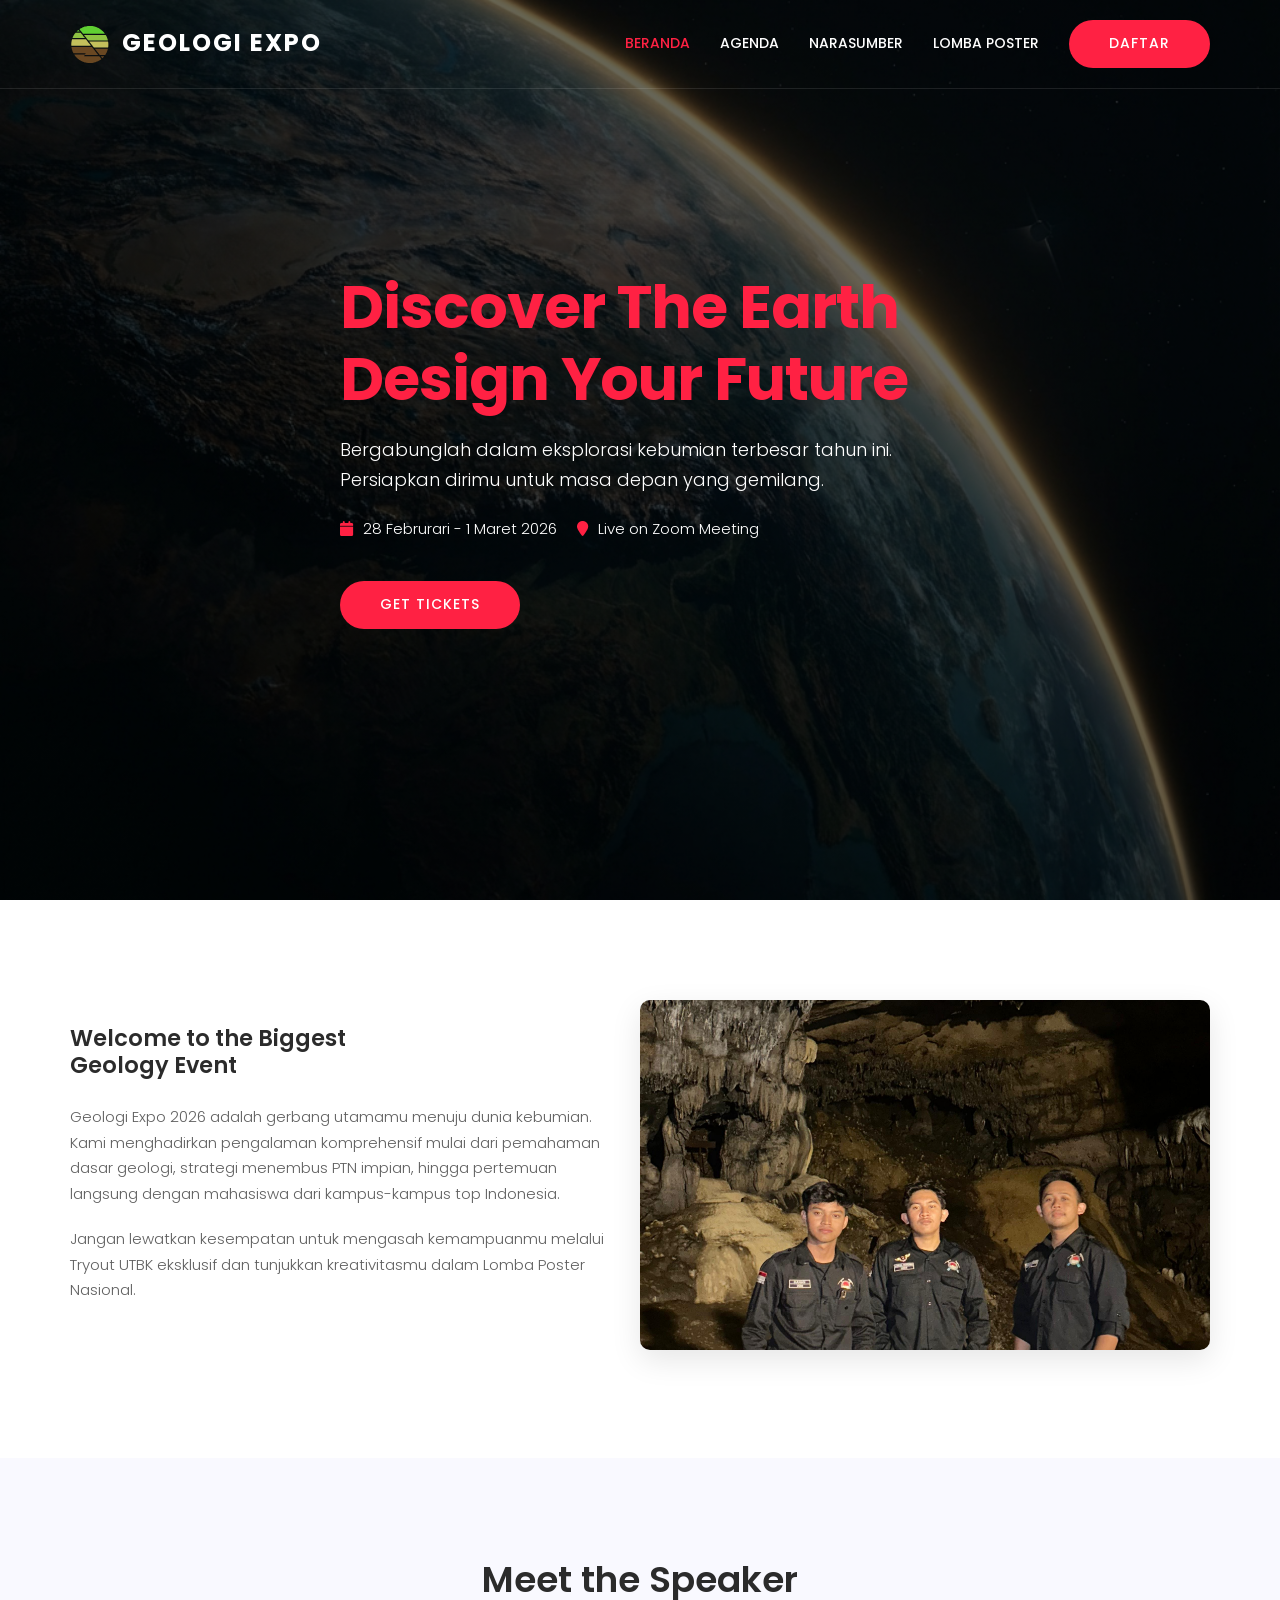
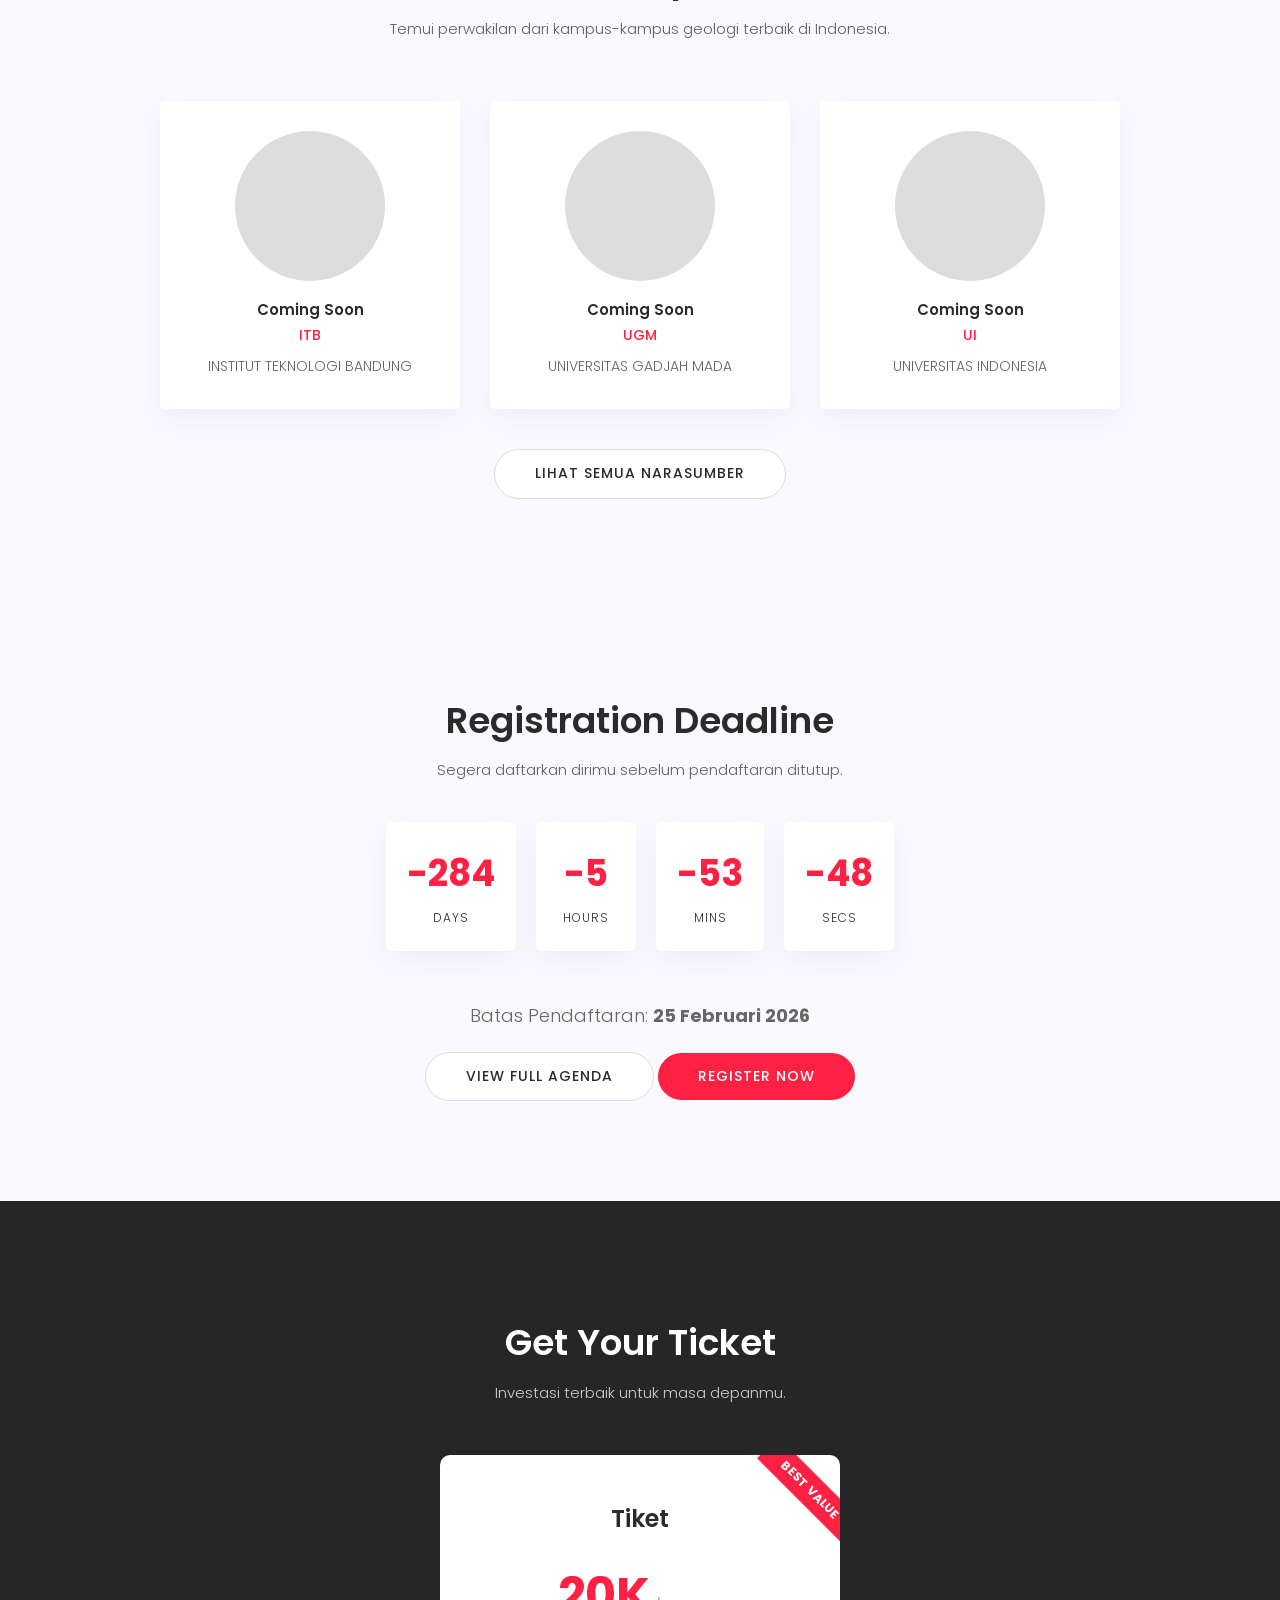
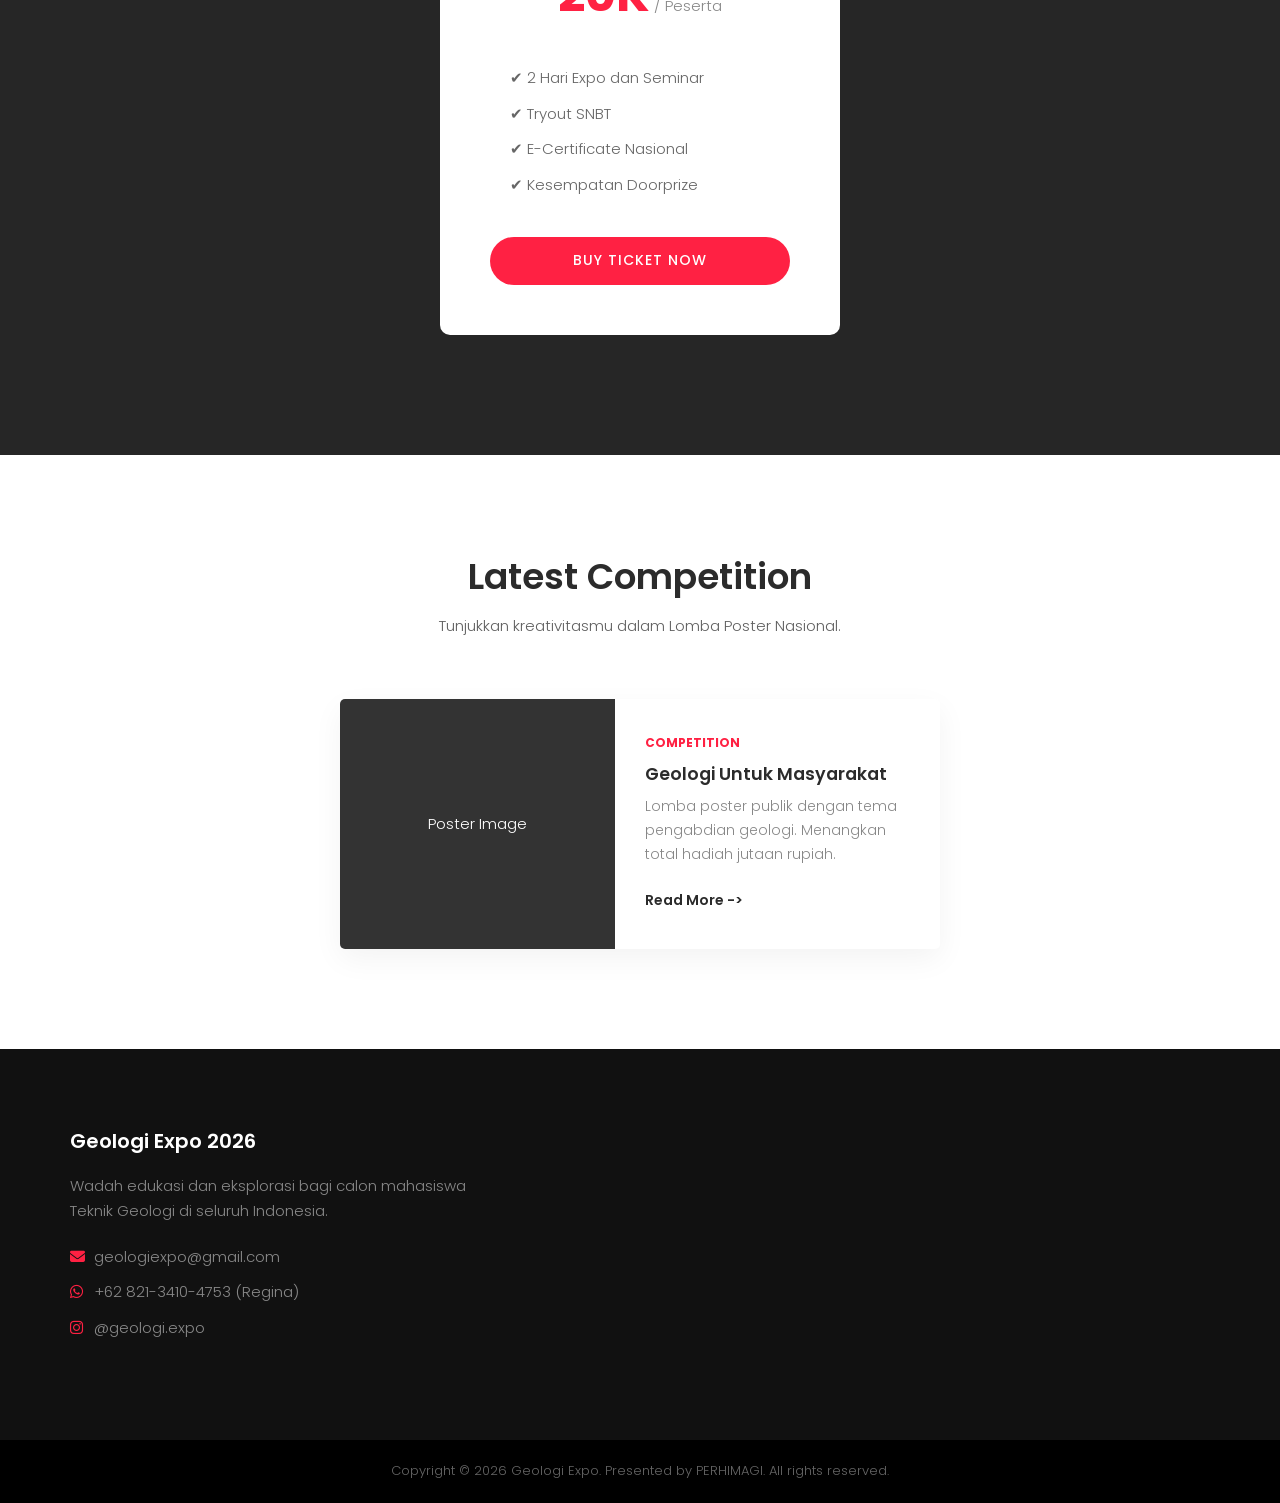
==== commit 49490321: "Tambah meta" ====
--- a/index.html
+++ b/index.html
@@ -3,6 +3,14 @@
 <head>
     <meta charset="UTF-8">
     <meta name="viewport" content="width=device-width, initial-scale=1.0">
+    <!-- Meta Tags -->
+    <meta property="og:title" content="Geologi Expo 2026 - Discover The Earth">
+    <meta property="og:description" content="Bergabunglah dalam eksplorasi kebumian terbesar tahun ini. Persiapkan dirimu untuk masa depan yang gemilang.">
+    <meta property="og:url" content="https://expo.perhimagi.org/">
+    <meta property="og:type" content="website">
+    <meta property="og:image" content="https://expo.perhimagi.org/assets/images/cover.png">
+    <meta property="twitter:card" content="summary_large_image">
+    <meta property="twitter:image" content="https://expo.perhimagi.org/assets/images/cover.png">
     <title>Geologi Expo 2026 - Discover The Earth</title>
     <link rel="stylesheet" href="style.css">
     <link rel="preconnect" href="https://fonts.googleapis.com">
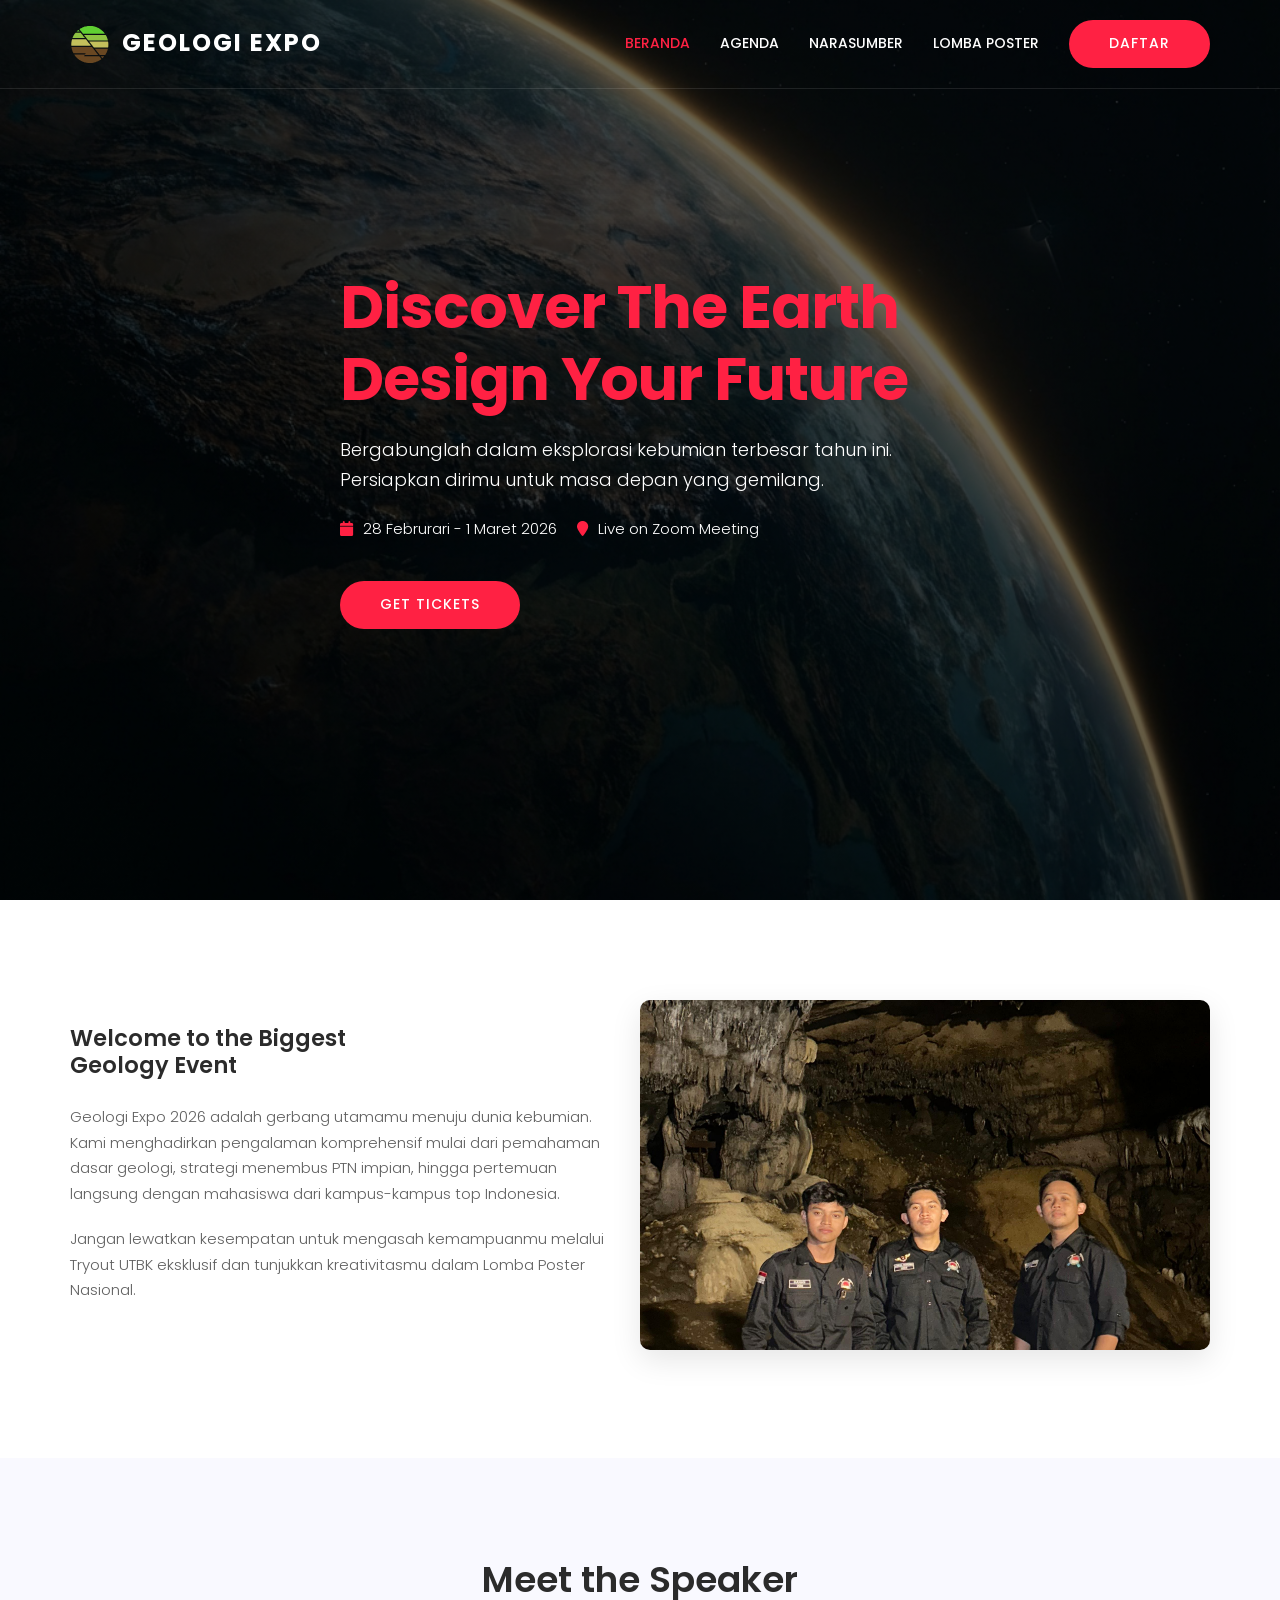
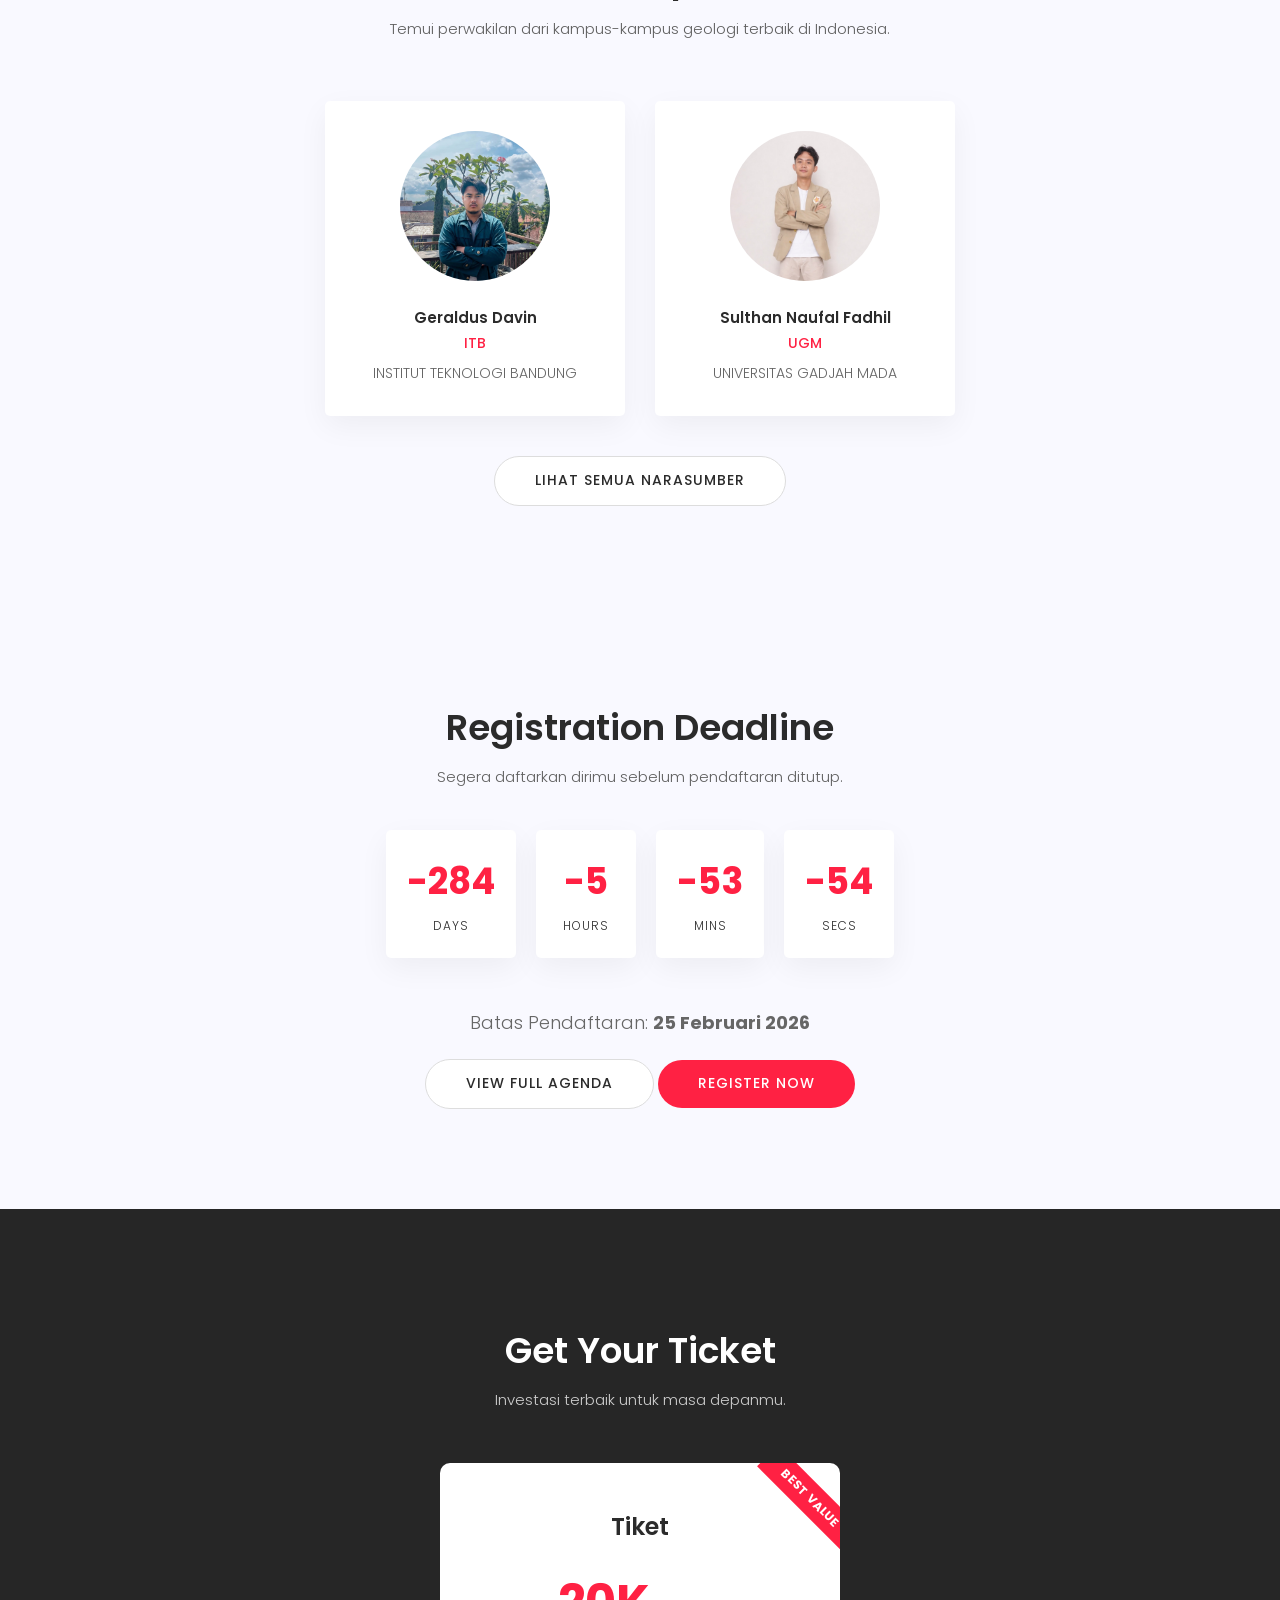
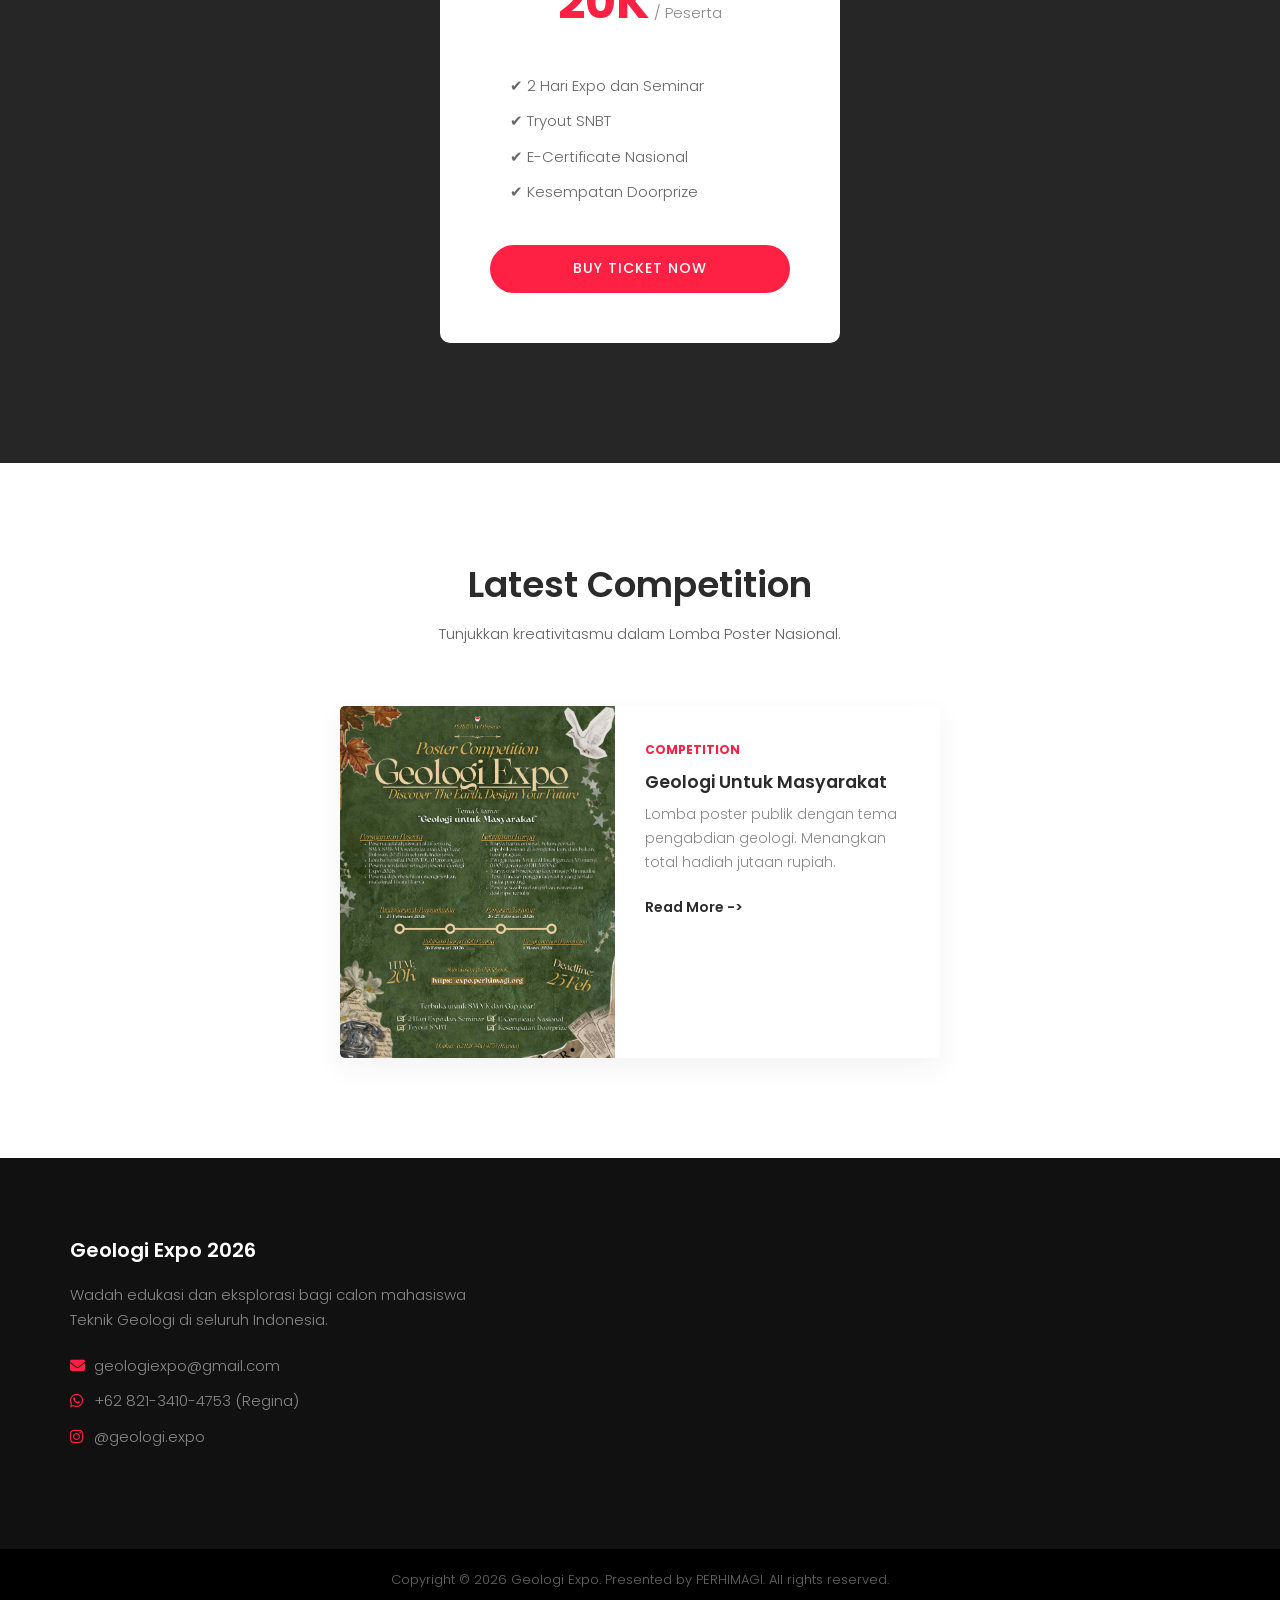
==== commit 199185e5: "feat: Populate speaker details and update poster images across event pages." ====
--- a/index.html
+++ b/index.html
@@ -106,23 +106,18 @@
             <div class="row" style="display: flex; flex-wrap: wrap; gap: 30px; justify-content: center;">
                 <!-- Single Speaker Item -->
                 <div class="speaker-item" style="flex: 0 0 300px; background: #fff; padding: 30px; text-align: center; border-radius: 5px; box-shadow: 0 10px 30px rgba(0,0,0,0.05);">
-                    <div class="speaker-img" style="width: 150px; height: 150px; background: #ddd; border-radius: 50%; margin: 0 auto 20px;"></div>
-                    <h4 style="margin-bottom: 5px;">Coming Soon</h4>
+                    <img src="assets/images/narasumber/Davin.png" alt="Geraldus Davin" style="width: 150px; height: 150px; object-fit: cover; border-radius: 50%; margin-bottom: 20px;">
+                    <h4 style="margin-bottom: 5px;">Geraldus Davin</h4>
                     <p style="color: var(--color-primary); font-weight: 500; font-size: 14px; margin-bottom: 5px;">ITB</p>
                     <span style="color: #666; font-size: 14px; text-transform: uppercase;">Institut Teknologi Bandung</span>
                 </div>
                 <div class="speaker-item" style="flex: 0 0 300px; background: #fff; padding: 30px; text-align: center; border-radius: 5px; box-shadow: 0 10px 30px rgba(0,0,0,0.05);">
-                    <div class="speaker-img" style="width: 150px; height: 150px; background: #ddd; border-radius: 50%; margin: 0 auto 20px;"></div>
-                    <h4 style="margin-bottom: 5px;">Coming Soon</h4>
+                    <img src="assets/images/narasumber/Sulthan.jpg" alt="Sulthan Naufal Fadhil" style="width: 150px; height: 150px; object-fit: cover; border-radius: 50%; margin-bottom: 20px;">
+                    <h4 style="margin-bottom: 5px;">Sulthan Naufal Fadhil</h4>
                     <p style="color: var(--color-primary); font-weight: 500; font-size: 14px; margin-bottom: 5px;">UGM</p>
                     <span style="color: #666; font-size: 14px; text-transform: uppercase;">Universitas Gadjah Mada</span>
                 </div>
-                <div class="speaker-item" style="flex: 0 0 300px; background: #fff; padding: 30px; text-align: center; border-radius: 5px; box-shadow: 0 10px 30px rgba(0,0,0,0.05);">
-                    <div class="speaker-img" style="width: 150px; height: 150px; background: #ddd; border-radius: 50%; margin: 0 auto 20px;"></div>
-                    <h4 style="margin-bottom: 5px;">Coming Soon</h4>
-                    <p style="color: var(--color-primary); font-weight: 500; font-size: 14px; margin-bottom: 5px;">UI</p>
-                    <span style="color: #666; font-size: 14px; text-transform: uppercase;">Universitas Indonesia</span>
-                </div>
+
             </div>
             
             <div class="text-center" style="margin-top: 40px;">
@@ -205,8 +200,8 @@
             
              <div class="row" style="display: flex; justify-content: center;">
                 <div class="blog-item" style="max-width: 600px; width: 100%; display: flex; box-shadow: 0 10px 30px rgba(0,0,0,0.05); background: #fff; border-radius: 5px; overflow: hidden; flex-wrap: wrap;">
-                    <div class="blog-img" style="flex: 1 1 250px; min-height: 250px; background: #333; display: flex; align-items: center; justify-content: center; color: #fff;">
-                       Poster Image
+                    <div class="blog-img" style="flex: 1 1 250px; min-height: 250px;">
+                       <img src="assets/images/poster.png" alt="Poster Lomba" style="width: 100%; height: 100%; object-fit: cover;">
                     </div>
                     <div class="blog-content" style="flex: 1 1 300px; padding: 30px;">
                         <span style="color: var(--color-primary); font-size: 12px; font-weight: 700; text-transform: uppercase;">Competition</span>
